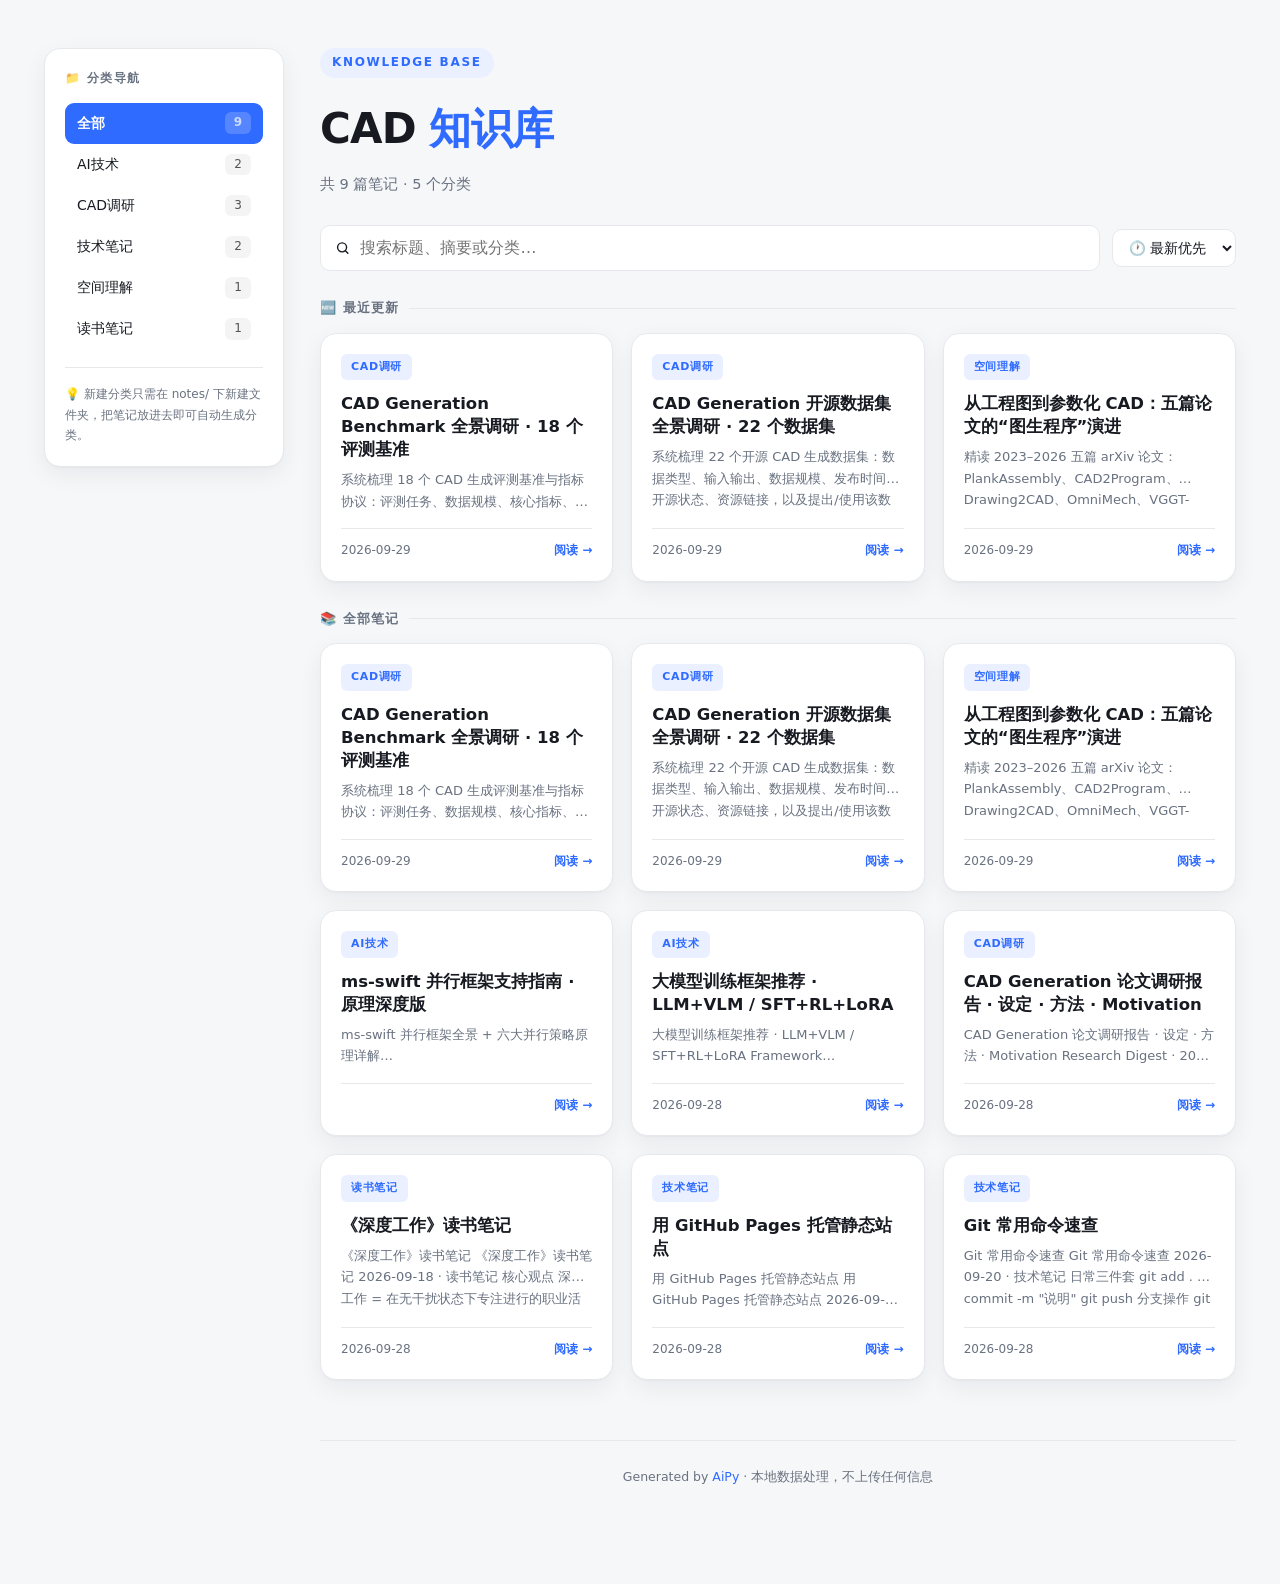
==== index.html @ c4611bff "docs: 主界面 DATA 数组追加「CAD Generation Benchmark 全景调研」" ====
<!DOCTYPE html>

<html lang="zh-CN">

<head>

<meta charset="UTF-8">

<meta name="viewport" content="width=device-width, initial-scale=1.0">

<title>CAD 知识库</title>

<style>

:root{

  --bg:#f6f7f9; --card:#ffffff; --ink:#171a21; --sub:#697280;

  --line:#e6e8ec; --accent:#2f6bff; --accent-soft:#eaf0ff;

  --shadow:0 1px 2px rgba(16,24,40,.04),0 8px 24px rgba(16,24,40,.06);

}

*{box-sizing:border-box;margin:0;padding:0}

body{font-family:"Noto Sans SC","PingFang SC","Microsoft YaHei",system-ui,sans-serif;

  background:var(--bg);color:var(--ink);line-height:1.65;-webkit-font-smoothing:antialiased}

.layout{max-width:1240px;margin:0 auto;padding:48px 24px 96px;

  display:grid;grid-template-columns:240px 1fr;gap:36px;align-items:start}

.sidebar{position:sticky;top:24px;background:var(--card);border:1px solid var(--line);

  border-radius:16px;padding:20px;box-shadow:var(--shadow)}

.side-title{font-size:12px;letter-spacing:.12em;text-transform:uppercase;color:var(--sub);

  font-weight:700;margin-bottom:14px}

.cat{display:flex;align-items:center;justify-content:space-between;width:100%;

  padding:9px 12px;border:0;background:transparent;border-radius:9px;cursor:pointer;

  font:inherit;font-size:14px;color:var(--ink);transition:background .15s;text-align:left}

.cat:hover{background:var(--accent-soft)}

.cat.on{background:var(--accent);color:#fff;font-weight:600}

.cat .n{font-size:12px;opacity:.75;background:rgba(0,0,0,.06);border-radius:6px;

  padding:1px 8px;min-width:26px;text-align:center}

.cat.on .n{background:rgba(255,255,255,.25)}

.side-tip{margin-top:18px;padding-top:16px;border-top:1px solid var(--line);

  font-size:12px;color:var(--sub);line-height:1.7}

header{margin-bottom:28px}

.eyebrow{display:inline-block;font-size:12px;letter-spacing:.14em;text-transform:uppercase;

  color:var(--accent);background:var(--accent-soft);padding:5px 12px;border-radius:999px;

  font-weight:600;margin-bottom:16px}

h1{font-size:clamp(28px,4vw,42px);letter-spacing:-.02em;font-weight:800}

h1 span{color:var(--accent)}

.sub{color:var(--sub);margin-top:10px;font-size:14.5px}

.toolbar{display:flex;gap:12px;flex-wrap:wrap;align-items:center;margin:26px 0 24px}

.search{flex:1;min-width:200px;display:flex;align-items:center;gap:10px;

  background:var(--card);border:1px solid var(--line);border-radius:10px;padding:9px 14px;

  transition:border-color .2s,box-shadow .2s}

.search:focus-within{border-color:var(--accent);box-shadow:0 0 0 3px var(--accent-soft)}

.search input{border:0;background:transparent;outline:none;font:inherit;width:100%}

select{border:1px solid var(--line);background:var(--card);border-radius:10px;

  padding:9px 12px;font:inherit;font-size:13.5px;color:var(--ink);cursor:pointer}

.section-title{font-size:13px;font-weight:700;color:var(--sub);letter-spacing:.08em;

  text-transform:uppercase;margin:26px 0 14px;display:flex;align-items:center;gap:10px}

.section-title::after{content:"";flex:1;height:1px;background:var(--line)}

.grid{display:grid;grid-template-columns:repeat(auto-fill,minmax(280px,1fr));gap:18px}

.card{display:flex;flex-direction:column;background:var(--card);border:1px solid var(--line);

  border-radius:16px;padding:20px;text-decoration:none;color:inherit;box-shadow:var(--shadow);

  transition:transform .22s cubic-bezier(.2,.8,.2,1),box-shadow .22s,border-color .22s;

  position:relative;overflow:hidden}

.card::before{content:"";position:absolute;inset:0 auto 0 0;width:3px;background:var(--accent);

  transform:scaleY(0);transform-origin:top;transition:transform .28s cubic-bezier(.2,.8,.2,1)}

.card:hover{transform:translateY(-4px);border-color:#d6ddf0;

  box-shadow:0 4px 8px rgba(16,24,40,.05),0 18px 40px rgba(16,24,40,.10)}

.card:hover::before{transform:scaleY(1)}

.tag{align-self:flex-start;font-size:11px;font-weight:700;letter-spacing:.06em;

  color:var(--accent);background:var(--accent-soft);padding:4px 10px;border-radius:6px;margin-bottom:12px}

.card h3{font-size:16.5px;font-weight:700;margin-bottom:8px;line-height:1.4}

.card p{font-size:13px;color:var(--sub);flex:1;display:-webkit-box;

  -webkit-line-clamp:2;-webkit-box-orient:vertical;overflow:hidden}

.meta{display:flex;justify-content:space-between;margin-top:16px;padding-top:12px;

  border-top:1px solid var(--line);font-size:12px;color:var(--sub)}

.arrow{color:var(--accent);font-weight:700;transition:transform .22s}

.card:hover .arrow{transform:translateX(4px)}

.empty{grid-column:1/-1;text-align:center;padding:70px 20px;color:var(--sub);

  background:var(--card);border:1px dashed var(--line);border-radius:16px}

footer{text-align:center;margin-top:60px;padding-top:26px;border-top:1px solid var(--line);

  color:var(--sub);font-size:12.5px;grid-column:1/-1}

footer a{color:var(--accent);text-decoration:none}

@media(max-width:860px){

  .layout{grid-template-columns:1fr}

  .sidebar{position:static;display:flex;flex-wrap:wrap;gap:8px}

  .side-title{display:none}

  .cat{width:auto;padding:7px 12px;border:1px solid var(--line);border-radius:999px}

  .cat.on{border-color:var(--accent)}

  .side-tip{display:none}

}

</style>

</head>

<body>

<div class="layout">

  <aside class="sidebar" id="sidebar">

    <div class="side-title">📁 分类导航</div>

    <div id="cats"></div>

    <div class="side-tip">💡 新建分类只需在 notes/ 下新建文件夹，把笔记放进去即可自动生成分类。</div>

  </aside>

  <main>

    <header>

      <div class="eyebrow">Knowledge Base</div>

      <h1>CAD <span>知识库</span></h1>

      <p class="sub" id="stat">加载中…</p>

    </header>

    <div class="toolbar">

      <label class="search">

        <svg width="16" height="16" viewBox="0 0 24 24" fill="none" stroke="currentColor" stroke-width="2.2" stroke-linecap="round">

          <circle cx="11" cy="11" r="7"/><path d="M20 20l-3.5-3.5"/>

        </svg>

        <input id="q" type="search" placeholder="搜索标题、摘要或分类…">

      </label>

      <select id="sort">

        <option value="new">🕐 最新优先</option>

        <option value="old">⏳ 最早优先</option>

        <option value="title">🔤 标题排序</option>

      </select>

    </div>

    <div id="recent-section">

      <div class="section-title">🆕 最近更新</div>

      <div class="grid" id="recent-grid"></div>

    </div>

    <div class="section-title">📚 全部笔记</div>

    <div class="grid" id="grid"></div>

    <footer>

      Generated by <a href="https://www.aipyaipy.com" target="_blank">AiPy</a> · 本地数据处理，不上传任何信息

    </footer>

  </main>

</div>

<script>


const DATA = [{"rel":"AI技术/ms-swift并行框架.html","title":"ms-swift 并行框架支持指南 · 原理深度版","summary":"ms-swift 并行框架全景 + 六大并行策略原理详解（DP/ZeRO/FSDP/TP/PP/SP·EP）：集合通信原语、显存与通信量分析、TP 权重切分示意图、5 个实战问答（ZeRO 是否加速、offload 时机、DP 分样本、选型速查）与 15+ 篇已核实原理讲解帖 · 2026-09-29","category":"AI技术","date":"2026-09-29","mtime":"","ts":1790589022.382214},{"rel":"AI技术/大模型训练框架推荐.html","title":"大模型训练框架推荐 · LLM+VLM / SFT+RL+LoRA","summary":"大模型训练框架推荐 · LLM+VLM / SFT+RL+LoRA Framework Recommendation · 2026-09-28 实测 大模型训练框架推荐 LLM + VLM · SFT + RL + LoRA 针对「同时支持…","category":"AI技术","mtime":"2026-09-28","ts":1790589022.382214},{"rel":"CAD调研/CAD_Generation_调研报告.html","title":"CAD Generation 论文调研报告 · 设定 · 方法 · Motivation","summary":"CAD Generation 论文调研报告 · 设定 · 方法 · Motivation Research Digest · 2026 CAD Generation 论文调研 设定 · 方法 · Motivation 计算机辅助设计（CAD…","category":"CAD调研","mtime":"2026-09-28","ts":1790574206.348633},{"rel":"空间理解/drawing-to-cad-survey.html","title":"从工程图到参数化 CAD：五篇论文的“图生程序”演进","summary":"精读 2023–2026 五篇 arXiv 论文：PlankAssembly、CAD2Program、Drawing2CAD、OmniMech、VGGT-CAD——从三视图线稿、栅格图纸、矢量四视图、随手拍视频到真实 SolidWorks 图纸，看“图生程序”的四年演进与评测差距","category":"空间理解","mtime":"2026-09-29","ts":1790656304},{"rel":"技术笔记/git-basics.html","title":"Git 常用命令速查","summary":"Git 常用命令速查 Git 常用命令速查 2026-09-20 · 技术笔记 日常三件套 git add . git commit -m \"说明\" git push 分支操作 git checkout -b feature/xxx # 新…","category":"技术笔记","mtime":"2026-09-28","ts":1790573937.8921409},{"rel":"技术笔记/github-pages.html","title":"用 GitHub Pages 托管静态站点","summary":"用 GitHub Pages 托管静态站点 用 GitHub Pages 托管静态站点 2026-09-25 · 技术笔记 三步上线 1. 新建仓库，命名为 用户名.github.io 2. 把 index.html 推到 main 分支 …","category":"技术笔记","mtime":"2026-09-28","ts":1790573937.8931184},{"rel":"读书笔记/deep-work.html","title":"《深度工作》读书笔记","summary":"《深度工作》读书笔记 《深度工作》读书笔记 2026-09-18 · 读书笔记 核心观点 深度工作 = 在无干扰状态下专注进行的职业活动，能把认知能力推向极限。这种努力能创造新价值、提升技能，且难以复制。 四种哲学 禁欲主义 ：彻底切断浮浅…","category":"读书笔记","mtime":"2026-09-28","ts":1790573937.894096},{"rel":"CAD调研/CAD_Generation_开源数据集调研.html","title":"CAD Generation 开源数据集全景调研 · 22 个数据集","summary":"系统梳理 22 个开源 CAD 生成数据集：数据类型、输入输出、数据规模、发布时间、开源状态、资源链接，以及提出/使用该数据集的代表性论文（附超链接）。覆盖 B-Rep、命令序列、代码 DSL、多模态、UI 交互视频等全部主流数据形态 · 2026-09-29","category":"CAD调研","date":"2026-09-29","mtime":"2026-09-29","ts":1790675568.826762},{"rel":"CAD调研/CAD_Generation_Benchmark调研.html","title":"CAD Generation Benchmark 全景调研 · 18 个评测基准","summary":"系统梳理 18 个 CAD 生成评测基准与指标协议：评测任务、数据规模、核心指标、发布时间、开源状态、资源链接，以及相关论文（附超链接）。覆盖命令序列、B-Rep、代码生成、多模态、工程图理解、UI 交互等形态，含 ECCV 2026 CAD Challenge、UniCAD、P3D-Bench、CADExpert 等 · 2026-09-29","category":"CAD调研","date":"2026-09-29","mtime":"2026-09-29","ts":1790676088.13979}];


const catsEl = document.getElementById('cats');

const grid = document.getElementById('grid');

const recentGrid = document.getElementById('recent-grid');

const recentSection = document.getElementById('recent-section');

const q = document.getElementById('q');

const sortSel = document.getElementById('sort');

let curCat = 'ALL';

const counts = {};

DATA.forEach(d => counts[d.category] = (counts[d.category] || 0) + 1);

const cats = ['ALL', ...Object.keys(counts).sort()];

function esc(s){

  return String(s).replace(/[&<>"']/g, m => ({'&':'&amp;','<':'&lt;','>':'&gt;','"':'&quot;',"'":'&#39;'}[m]));

}

function renderCats(){

  catsEl.innerHTML = '';

  catsEl.appendChild(catBtn('ALL', '全部', DATA.length));

  cats.slice(1).forEach(c => catsEl.appendChild(catBtn(c, c, counts[c])));

}

function catBtn(key, label, n){

  const b = document.createElement('button');

  b.className = 'cat' + (key === curCat ? ' on' : '');

  b.innerHTML = '<span>' + esc(label) + '</span><span class="n">' + n + '</span>';

  b.onclick = () => { curCat = key; renderCats(); render(); };

  return b;

}

function card(d){

  return '<a class="card" href="notes/' + encodeURI(d.rel) + '" target="_blank">' +

    '<span class="tag">' + esc(d.category) + '</span>' +

    '<h3>' + esc(d.title) + '</h3>' +

    '<p>' + (esc(d.summary) || '暂无摘要') + '</p>' +

    '<div class="meta"><span>' + esc(d.mtime) + '</span><span class="arrow">阅读 →</span></div></a>';

}

function render(){

  const kw = q.value.trim().toLowerCase();

  let list = DATA.filter(d => {

    const okCat = curCat === 'ALL' || d.category === curCat;

    const okKw = !kw || (d.title + d.summary + d.category).toLowerCase().includes(kw);

    return okCat && okKw;

  });

  const sort = sortSel.value;

  if (sort === 'new') list.sort((a,b) => b.ts - a.ts);

  else if (sort === 'old') list.sort((a,b) => a.ts - b.ts);

  else list.sort((a,b) => a.title.localeCompare(b.title, 'zh'));

  document.getElementById('stat').textContent =

    '共 ' + DATA.length + ' 篇笔记 · ' + Object.keys(counts).length + ' 个分类' +

    (list.length !== DATA.length ? ' · 筛选出 ' + list.length + ' 篇' : '');

  grid.innerHTML = list.length

    ? list.map(card).join('')

    : '<div class="empty">没有找到匹配的笔记 🔍</div>';

  if (curCat === 'ALL' && !kw){

    const recent = [...DATA].sort((a,b) => b.ts - a.ts).slice(0, 3);

    recentGrid.innerHTML = recent.map(card).join('');

    recentSection.style.display = '';

  } else {

    recentSection.style.display = 'none';

  }

}

renderCats();

q.addEventListener('input', render);

sortSel.addEventListener('change', render);

render();

</script>

</body>

</html>
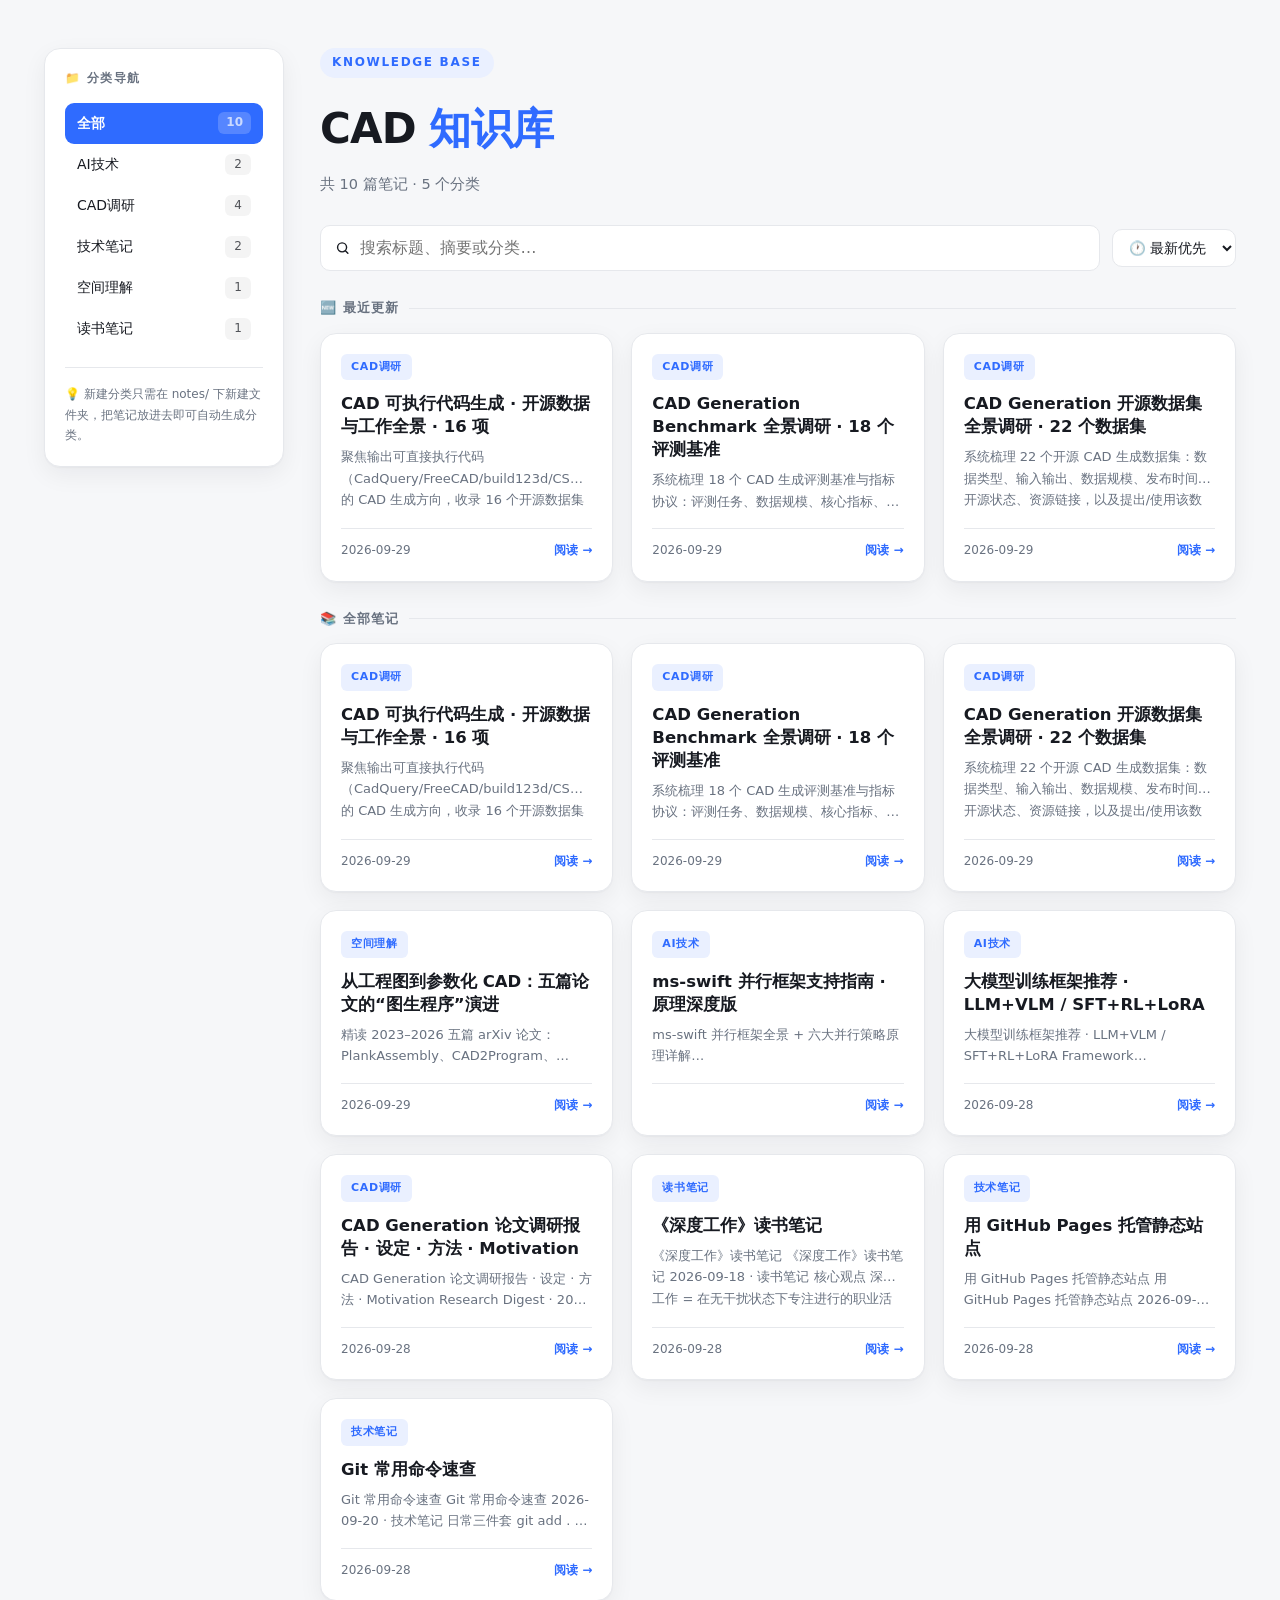
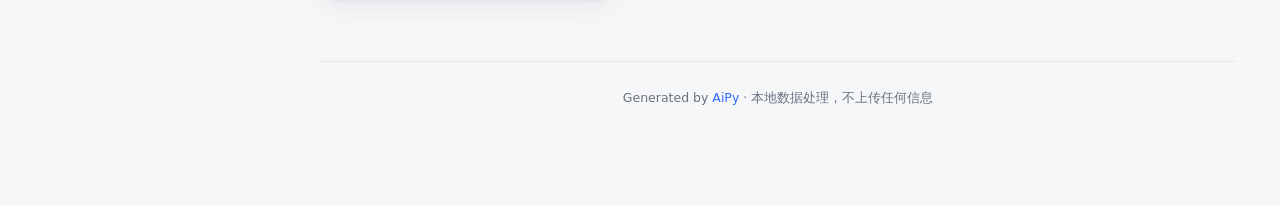
==== commit 0ebf26b3: "docs: 主界面 DATA 追加「CAD 可执行代码生成开源工作调研」" ====
--- a/index.html
+++ b/index.html
@@ -241,7 +241,7 @@
 <script>
 
 
-const DATA = [{"rel":"AI技术/ms-swift并行框架.html","title":"ms-swift 并行框架支持指南 · 原理深度版","summary":"ms-swift 并行框架全景 + 六大并行策略原理详解（DP/ZeRO/FSDP/TP/PP/SP·EP）：集合通信原语、显存与通信量分析、TP 权重切分示意图、5 个实战问答（ZeRO 是否加速、offload 时机、DP 分样本、选型速查）与 15+ 篇已核实原理讲解帖 · 2026-09-29","category":"AI技术","date":"2026-09-29","mtime":"","ts":1790589022.382214},{"rel":"AI技术/大模型训练框架推荐.html","title":"大模型训练框架推荐 · LLM+VLM / SFT+RL+LoRA","summary":"大模型训练框架推荐 · LLM+VLM / SFT+RL+LoRA Framework Recommendation · 2026-09-28 实测 大模型训练框架推荐 LLM + VLM · SFT + RL + LoRA 针对「同时支持…","category":"AI技术","mtime":"2026-09-28","ts":1790589022.382214},{"rel":"CAD调研/CAD_Generation_调研报告.html","title":"CAD Generation 论文调研报告 · 设定 · 方法 · Motivation","summary":"CAD Generation 论文调研报告 · 设定 · 方法 · Motivation Research Digest · 2026 CAD Generation 论文调研 设定 · 方法 · Motivation 计算机辅助设计（CAD…","category":"CAD调研","mtime":"2026-09-28","ts":1790574206.348633},{"rel":"空间理解/drawing-to-cad-survey.html","title":"从工程图到参数化 CAD：五篇论文的“图生程序”演进","summary":"精读 2023–2026 五篇 arXiv 论文：PlankAssembly、CAD2Program、Drawing2CAD、OmniMech、VGGT-CAD——从三视图线稿、栅格图纸、矢量四视图、随手拍视频到真实 SolidWorks 图纸，看“图生程序”的四年演进与评测差距","category":"空间理解","mtime":"2026-09-29","ts":1790656304},{"rel":"技术笔记/git-basics.html","title":"Git 常用命令速查","summary":"Git 常用命令速查 Git 常用命令速查 2026-09-20 · 技术笔记 日常三件套 git add . git commit -m \"说明\" git push 分支操作 git checkout -b feature/xxx # 新…","category":"技术笔记","mtime":"2026-09-28","ts":1790573937.8921409},{"rel":"技术笔记/github-pages.html","title":"用 GitHub Pages 托管静态站点","summary":"用 GitHub Pages 托管静态站点 用 GitHub Pages 托管静态站点 2026-09-25 · 技术笔记 三步上线 1. 新建仓库，命名为 用户名.github.io 2. 把 index.html 推到 main 分支 …","category":"技术笔记","mtime":"2026-09-28","ts":1790573937.8931184},{"rel":"读书笔记/deep-work.html","title":"《深度工作》读书笔记","summary":"《深度工作》读书笔记 《深度工作》读书笔记 2026-09-18 · 读书笔记 核心观点 深度工作 = 在无干扰状态下专注进行的职业活动，能把认知能力推向极限。这种努力能创造新价值、提升技能，且难以复制。 四种哲学 禁欲主义 ：彻底切断浮浅…","category":"读书笔记","mtime":"2026-09-28","ts":1790573937.894096},{"rel":"CAD调研/CAD_Generation_开源数据集调研.html","title":"CAD Generation 开源数据集全景调研 · 22 个数据集","summary":"系统梳理 22 个开源 CAD 生成数据集：数据类型、输入输出、数据规模、发布时间、开源状态、资源链接，以及提出/使用该数据集的代表性论文（附超链接）。覆盖 B-Rep、命令序列、代码 DSL、多模态、UI 交互视频等全部主流数据形态 · 2026-09-29","category":"CAD调研","date":"2026-09-29","mtime":"2026-09-29","ts":1790675568.826762},{"rel":"CAD调研/CAD_Generation_Benchmark调研.html","title":"CAD Generation Benchmark 全景调研 · 18 个评测基准","summary":"系统梳理 18 个 CAD 生成评测基准与指标协议：评测任务、数据规模、核心指标、发布时间、开源状态、资源链接，以及相关论文（附超链接）。覆盖命令序列、B-Rep、代码生成、多模态、工程图理解、UI 交互等形态，含 ECCV 2026 CAD Challenge、UniCAD、P3D-Bench、CADExpert 等 · 2026-09-29","category":"CAD调研","date":"2026-09-29","mtime":"2026-09-29","ts":1790676088.13979}];
+const DATA = [{"rel":"AI技术/ms-swift并行框架.html","title":"ms-swift 并行框架支持指南 · 原理深度版","summary":"ms-swift 并行框架全景 + 六大并行策略原理详解（DP/ZeRO/FSDP/TP/PP/SP·EP）：集合通信原语、显存与通信量分析、TP 权重切分示意图、5 个实战问答（ZeRO 是否加速、offload 时机、DP 分样本、选型速查）与 15+ 篇已核实原理讲解帖 · 2026-09-29","category":"AI技术","date":"2026-09-29","mtime":"","ts":1790589022.382214},{"rel":"AI技术/大模型训练框架推荐.html","title":"大模型训练框架推荐 · LLM+VLM / SFT+RL+LoRA","summary":"大模型训练框架推荐 · LLM+VLM / SFT+RL+LoRA Framework Recommendation · 2026-09-28 实测 大模型训练框架推荐 LLM + VLM · SFT + RL + LoRA 针对「同时支持…","category":"AI技术","mtime":"2026-09-28","ts":1790589022.382214},{"rel":"CAD调研/CAD_Generation_调研报告.html","title":"CAD Generation 论文调研报告 · 设定 · 方法 · Motivation","summary":"CAD Generation 论文调研报告 · 设定 · 方法 · Motivation Research Digest · 2026 CAD Generation 论文调研 设定 · 方法 · Motivation 计算机辅助设计（CAD…","category":"CAD调研","mtime":"2026-09-28","ts":1790574206.348633},{"rel":"空间理解/drawing-to-cad-survey.html","title":"从工程图到参数化 CAD：五篇论文的“图生程序”演进","summary":"精读 2023–2026 五篇 arXiv 论文：PlankAssembly、CAD2Program、Drawing2CAD、OmniMech、VGGT-CAD——从三视图线稿、栅格图纸、矢量四视图、随手拍视频到真实 SolidWorks 图纸，看“图生程序”的四年演进与评测差距","category":"空间理解","mtime":"2026-09-29","ts":1790656304},{"rel":"技术笔记/git-basics.html","title":"Git 常用命令速查","summary":"Git 常用命令速查 Git 常用命令速查 2026-09-20 · 技术笔记 日常三件套 git add . git commit -m \"说明\" git push 分支操作 git checkout -b feature/xxx # 新…","category":"技术笔记","mtime":"2026-09-28","ts":1790573937.8921409},{"rel":"技术笔记/github-pages.html","title":"用 GitHub Pages 托管静态站点","summary":"用 GitHub Pages 托管静态站点 用 GitHub Pages 托管静态站点 2026-09-25 · 技术笔记 三步上线 1. 新建仓库，命名为 用户名.github.io 2. 把 index.html 推到 main 分支 …","category":"技术笔记","mtime":"2026-09-28","ts":1790573937.8931184},{"rel":"读书笔记/deep-work.html","title":"《深度工作》读书笔记","summary":"《深度工作》读书笔记 《深度工作》读书笔记 2026-09-18 · 读书笔记 核心观点 深度工作 = 在无干扰状态下专注进行的职业活动，能把认知能力推向极限。这种努力能创造新价值、提升技能，且难以复制。 四种哲学 禁欲主义 ：彻底切断浮浅…","category":"读书笔记","mtime":"2026-09-28","ts":1790573937.894096},{"rel":"CAD调研/CAD_Generation_开源数据集调研.html","title":"CAD Generation 开源数据集全景调研 · 22 个数据集","summary":"系统梳理 22 个开源 CAD 生成数据集：数据类型、输入输出、数据规模、发布时间、开源状态、资源链接，以及提出/使用该数据集的代表性论文（附超链接）。覆盖 B-Rep、命令序列、代码 DSL、多模态、UI 交互视频等全部主流数据形态 · 2026-09-29","category":"CAD调研","date":"2026-09-29","mtime":"2026-09-29","ts":1790675568.826762},{"rel":"CAD调研/CAD_Generation_Benchmark调研.html","title":"CAD Generation Benchmark 全景调研 · 18 个评测基准","summary":"系统梳理 18 个 CAD 生成评测基准与指标协议：评测任务、数据规模、核心指标、发布时间、开源状态、资源链接，以及相关论文（附超链接）。覆盖命令序列、B-Rep、代码生成、多模态、工程图理解、UI 交互等形态，含 ECCV 2026 CAD Challenge、UniCAD、P3D-Bench、CADExpert 等 · 2026-09-29","category":"CAD调研","date":"2026-09-29","mtime":"2026-09-29","ts":1790676088.13979},{"rel":"CAD调研/CAD_可执行代码生成_开源工作调研.html","title":"CAD 可执行代码生成 · 开源数据与工作全景 · 16 项","summary":"聚焦输出可直接执行代码（CadQuery/FreeCAD/build123d/CSG/Blender）的 CAD 生成方向，收录 16 个开源数据集与工作：代码语言、任务、数据规模、开源状态、链接及相关论文（附超链接）。含 CAD-Recode、Zero-to-CAD、GenCAD-Code、CADExpert、text-to-cad 等，附执行反馈闭环机制分析 · 2026-09-29","category":"CAD调研","date":"2026-09-29","mtime":"2026-09-29","ts":1790676608.0771904}];
 
 
 const catsEl = document.getElementById('cats');
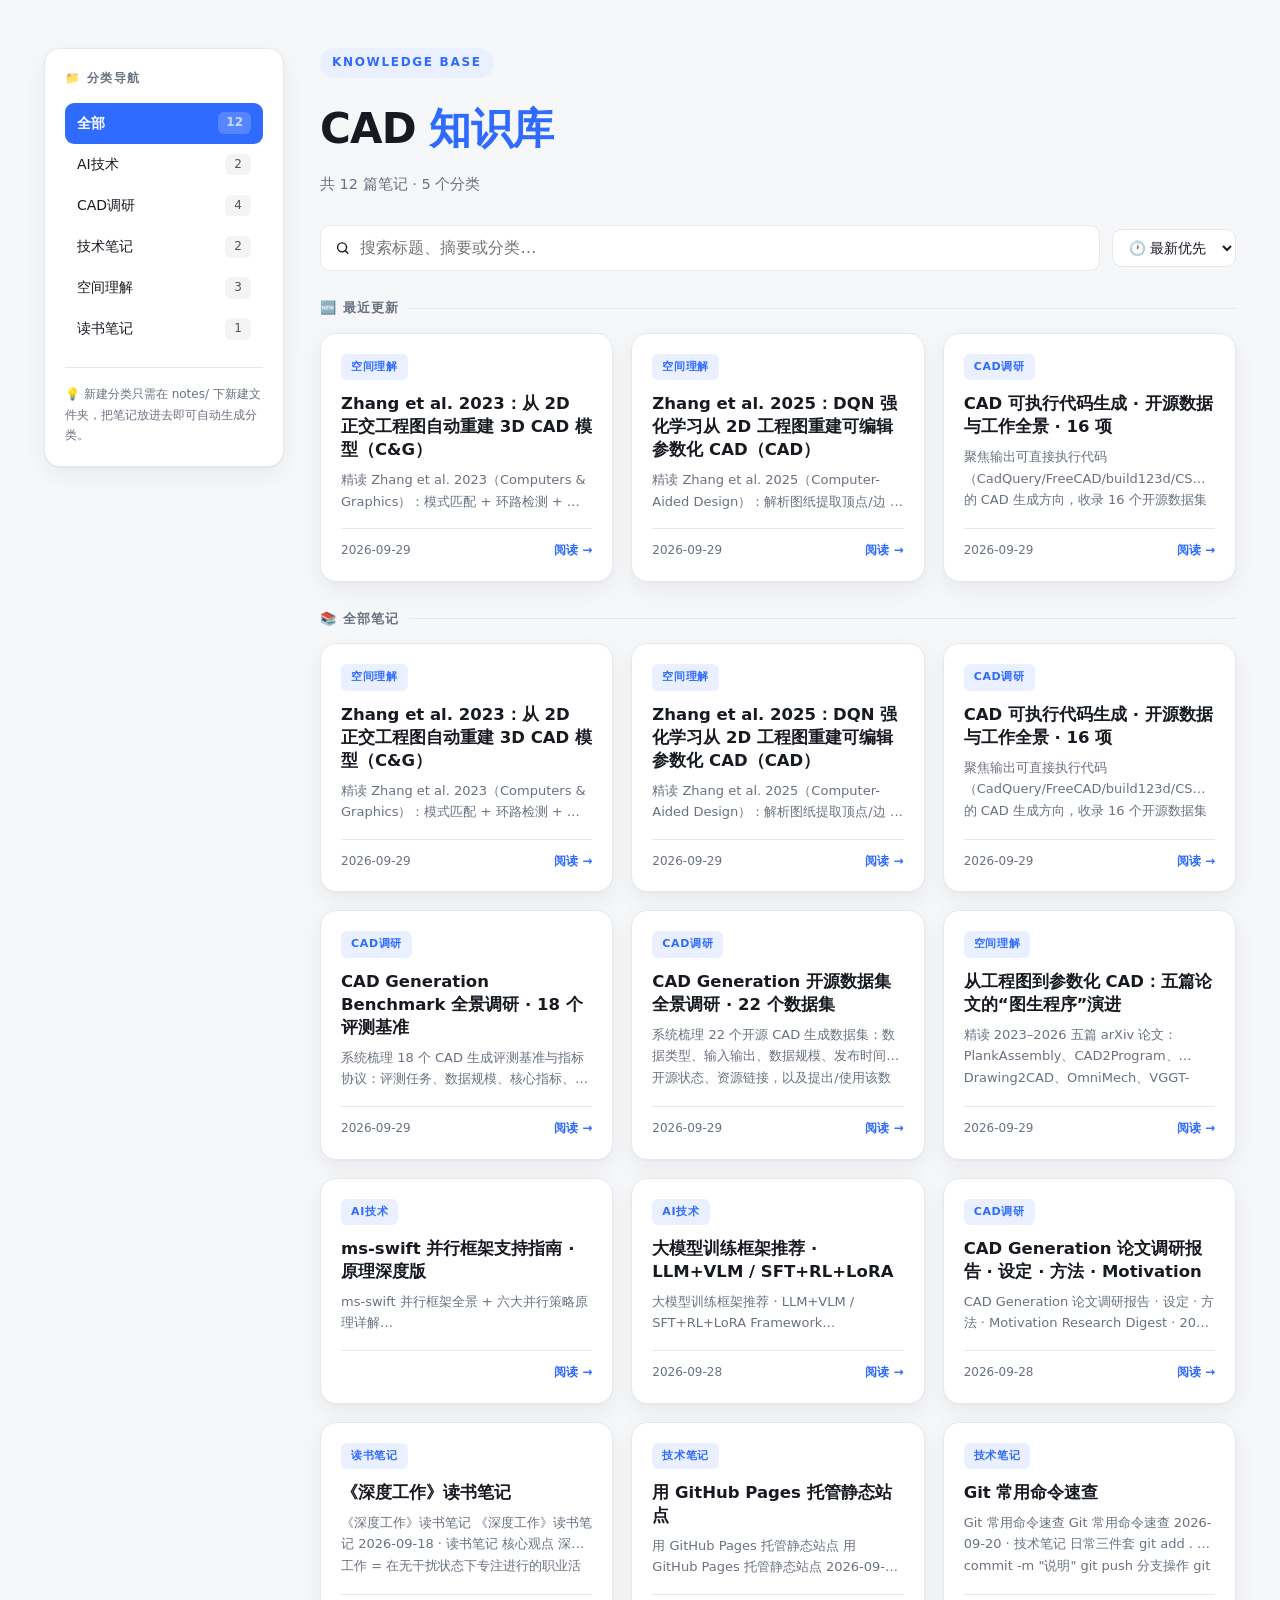
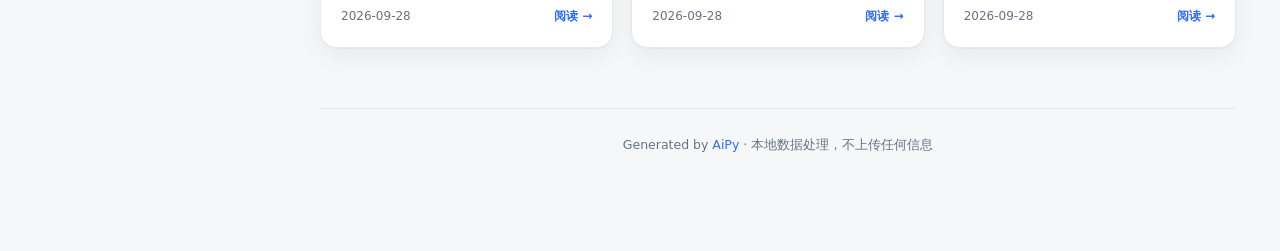
==== commit 9845ce4b: "index.html DATA 数组追加两条笔记记录（Zhang 2023/2025）" ====
--- a/index.html
+++ b/index.html
@@ -1,374 +1,374 @@
-<!DOCTYPE html>
-
-<html lang="zh-CN">
-
-<head>
-
-<meta charset="UTF-8">
-
-<meta name="viewport" content="width=device-width, initial-scale=1.0">
-
-<title>CAD 知识库</title>
-
-<style>
-
-:root{
-
-  --bg:#f6f7f9; --card:#ffffff; --ink:#171a21; --sub:#697280;
-
-  --line:#e6e8ec; --accent:#2f6bff; --accent-soft:#eaf0ff;
-
-  --shadow:0 1px 2px rgba(16,24,40,.04),0 8px 24px rgba(16,24,40,.06);
-
-}
-
-*{box-sizing:border-box;margin:0;padding:0}
-
-body{font-family:"Noto Sans SC","PingFang SC","Microsoft YaHei",system-ui,sans-serif;
-
-  background:var(--bg);color:var(--ink);line-height:1.65;-webkit-font-smoothing:antialiased}
-
-.layout{max-width:1240px;margin:0 auto;padding:48px 24px 96px;
-
-  display:grid;grid-template-columns:240px 1fr;gap:36px;align-items:start}
-
-.sidebar{position:sticky;top:24px;background:var(--card);border:1px solid var(--line);
-
-  border-radius:16px;padding:20px;box-shadow:var(--shadow)}
-
-.side-title{font-size:12px;letter-spacing:.12em;text-transform:uppercase;color:var(--sub);
-
-  font-weight:700;margin-bottom:14px}
-
-.cat{display:flex;align-items:center;justify-content:space-between;width:100%;
-
-  padding:9px 12px;border:0;background:transparent;border-radius:9px;cursor:pointer;
-
-  font:inherit;font-size:14px;color:var(--ink);transition:background .15s;text-align:left}
-
-.cat:hover{background:var(--accent-soft)}
-
-.cat.on{background:var(--accent);color:#fff;font-weight:600}
-
-.cat .n{font-size:12px;opacity:.75;background:rgba(0,0,0,.06);border-radius:6px;
-
-  padding:1px 8px;min-width:26px;text-align:center}
-
-.cat.on .n{background:rgba(255,255,255,.25)}
-
-.side-tip{margin-top:18px;padding-top:16px;border-top:1px solid var(--line);
-
-  font-size:12px;color:var(--sub);line-height:1.7}
-
-header{margin-bottom:28px}
-
-.eyebrow{display:inline-block;font-size:12px;letter-spacing:.14em;text-transform:uppercase;
-
-  color:var(--accent);background:var(--accent-soft);padding:5px 12px;border-radius:999px;
-
-  font-weight:600;margin-bottom:16px}
-
-h1{font-size:clamp(28px,4vw,42px);letter-spacing:-.02em;font-weight:800}
-
-h1 span{color:var(--accent)}
-
-.sub{color:var(--sub);margin-top:10px;font-size:14.5px}
-
-.toolbar{display:flex;gap:12px;flex-wrap:wrap;align-items:center;margin:26px 0 24px}
-
-.search{flex:1;min-width:200px;display:flex;align-items:center;gap:10px;
-
-  background:var(--card);border:1px solid var(--line);border-radius:10px;padding:9px 14px;
-
-  transition:border-color .2s,box-shadow .2s}
-
-.search:focus-within{border-color:var(--accent);box-shadow:0 0 0 3px var(--accent-soft)}
-
-.search input{border:0;background:transparent;outline:none;font:inherit;width:100%}
-
-select{border:1px solid var(--line);background:var(--card);border-radius:10px;
-
-  padding:9px 12px;font:inherit;font-size:13.5px;color:var(--ink);cursor:pointer}
-
-.section-title{font-size:13px;font-weight:700;color:var(--sub);letter-spacing:.08em;
-
-  text-transform:uppercase;margin:26px 0 14px;display:flex;align-items:center;gap:10px}
-
-.section-title::after{content:"";flex:1;height:1px;background:var(--line)}
-
-.grid{display:grid;grid-template-columns:repeat(auto-fill,minmax(280px,1fr));gap:18px}
-
-.card{display:flex;flex-direction:column;background:var(--card);border:1px solid var(--line);
-
-  border-radius:16px;padding:20px;text-decoration:none;color:inherit;box-shadow:var(--shadow);
-
-  transition:transform .22s cubic-bezier(.2,.8,.2,1),box-shadow .22s,border-color .22s;
-
-  position:relative;overflow:hidden}
-
-.card::before{content:"";position:absolute;inset:0 auto 0 0;width:3px;background:var(--accent);
-
-  transform:scaleY(0);transform-origin:top;transition:transform .28s cubic-bezier(.2,.8,.2,1)}
-
-.card:hover{transform:translateY(-4px);border-color:#d6ddf0;
-
-  box-shadow:0 4px 8px rgba(16,24,40,.05),0 18px 40px rgba(16,24,40,.10)}
-
-.card:hover::before{transform:scaleY(1)}
-
-.tag{align-self:flex-start;font-size:11px;font-weight:700;letter-spacing:.06em;
-
-  color:var(--accent);background:var(--accent-soft);padding:4px 10px;border-radius:6px;margin-bottom:12px}
-
-.card h3{font-size:16.5px;font-weight:700;margin-bottom:8px;line-height:1.4}
-
-.card p{font-size:13px;color:var(--sub);flex:1;display:-webkit-box;
-
-  -webkit-line-clamp:2;-webkit-box-orient:vertical;overflow:hidden}
-
-.meta{display:flex;justify-content:space-between;margin-top:16px;padding-top:12px;
-
-  border-top:1px solid var(--line);font-size:12px;color:var(--sub)}
-
-.arrow{color:var(--accent);font-weight:700;transition:transform .22s}
-
-.card:hover .arrow{transform:translateX(4px)}
-
-.empty{grid-column:1/-1;text-align:center;padding:70px 20px;color:var(--sub);
-
-  background:var(--card);border:1px dashed var(--line);border-radius:16px}
-
-footer{text-align:center;margin-top:60px;padding-top:26px;border-top:1px solid var(--line);
-
-  color:var(--sub);font-size:12.5px;grid-column:1/-1}
-
-footer a{color:var(--accent);text-decoration:none}
-
-@media(max-width:860px){
-
-  .layout{grid-template-columns:1fr}
-
-  .sidebar{position:static;display:flex;flex-wrap:wrap;gap:8px}
-
-  .side-title{display:none}
-
-  .cat{width:auto;padding:7px 12px;border:1px solid var(--line);border-radius:999px}
-
-  .cat.on{border-color:var(--accent)}
-
-  .side-tip{display:none}
-
-}
-
-</style>
-
-</head>
-
-<body>
-
-<div class="layout">
-
-  <aside class="sidebar" id="sidebar">
-
-    <div class="side-title">📁 分类导航</div>
-
-    <div id="cats"></div>
-
-    <div class="side-tip">💡 新建分类只需在 notes/ 下新建文件夹，把笔记放进去即可自动生成分类。</div>
-
-  </aside>
-
-  <main>
-
-    <header>
-
-      <div class="eyebrow">Knowledge Base</div>
-
-      <h1>CAD <span>知识库</span></h1>
-
-      <p class="sub" id="stat">加载中…</p>
-
-    </header>
-
-    <div class="toolbar">
-
-      <label class="search">
-
-        <svg width="16" height="16" viewBox="0 0 24 24" fill="none" stroke="currentColor" stroke-width="2.2" stroke-linecap="round">
-
-          <circle cx="11" cy="11" r="7"/><path d="M20 20l-3.5-3.5"/>
-
-        </svg>
-
-        <input id="q" type="search" placeholder="搜索标题、摘要或分类…">
-
-      </label>
-
-      <select id="sort">
-
-        <option value="new">🕐 最新优先</option>
-
-        <option value="old">⏳ 最早优先</option>
-
-        <option value="title">🔤 标题排序</option>
-
-      </select>
-
-    </div>
-
-    <div id="recent-section">
-
-      <div class="section-title">🆕 最近更新</div>
-
-      <div class="grid" id="recent-grid"></div>
-
-    </div>
-
-    <div class="section-title">📚 全部笔记</div>
-
-    <div class="grid" id="grid"></div>
-
-    <footer>
-
-      Generated by <a href="https://www.aipyaipy.com" target="_blank">AiPy</a> · 本地数据处理，不上传任何信息
-
-    </footer>
-
-  </main>
-
-</div>
-
-<script>
-
-
-const DATA = [{"rel":"AI技术/ms-swift并行框架.html","title":"ms-swift 并行框架支持指南 · 原理深度版","summary":"ms-swift 并行框架全景 + 六大并行策略原理详解（DP/ZeRO/FSDP/TP/PP/SP·EP）：集合通信原语、显存与通信量分析、TP 权重切分示意图、5 个实战问答（ZeRO 是否加速、offload 时机、DP 分样本、选型速查）与 15+ 篇已核实原理讲解帖 · 2026-09-29","category":"AI技术","date":"2026-09-29","mtime":"","ts":1790589022.382214},{"rel":"AI技术/大模型训练框架推荐.html","title":"大模型训练框架推荐 · LLM+VLM / SFT+RL+LoRA","summary":"大模型训练框架推荐 · LLM+VLM / SFT+RL+LoRA Framework Recommendation · 2026-09-28 实测 大模型训练框架推荐 LLM + VLM · SFT + RL + LoRA 针对「同时支持…","category":"AI技术","mtime":"2026-09-28","ts":1790589022.382214},{"rel":"CAD调研/CAD_Generation_调研报告.html","title":"CAD Generation 论文调研报告 · 设定 · 方法 · Motivation","summary":"CAD Generation 论文调研报告 · 设定 · 方法 · Motivation Research Digest · 2026 CAD Generation 论文调研 设定 · 方法 · Motivation 计算机辅助设计（CAD…","category":"CAD调研","mtime":"2026-09-28","ts":1790574206.348633},{"rel":"空间理解/drawing-to-cad-survey.html","title":"从工程图到参数化 CAD：五篇论文的“图生程序”演进","summary":"精读 2023–2026 五篇 arXiv 论文：PlankAssembly、CAD2Program、Drawing2CAD、OmniMech、VGGT-CAD——从三视图线稿、栅格图纸、矢量四视图、随手拍视频到真实 SolidWorks 图纸，看“图生程序”的四年演进与评测差距","category":"空间理解","mtime":"2026-09-29","ts":1790656304},{"rel":"技术笔记/git-basics.html","title":"Git 常用命令速查","summary":"Git 常用命令速查 Git 常用命令速查 2026-09-20 · 技术笔记 日常三件套 git add . git commit -m \"说明\" git push 分支操作 git checkout -b feature/xxx # 新…","category":"技术笔记","mtime":"2026-09-28","ts":1790573937.8921409},{"rel":"技术笔记/github-pages.html","title":"用 GitHub Pages 托管静态站点","summary":"用 GitHub Pages 托管静态站点 用 GitHub Pages 托管静态站点 2026-09-25 · 技术笔记 三步上线 1. 新建仓库，命名为 用户名.github.io 2. 把 index.html 推到 main 分支 …","category":"技术笔记","mtime":"2026-09-28","ts":1790573937.8931184},{"rel":"读书笔记/deep-work.html","title":"《深度工作》读书笔记","summary":"《深度工作》读书笔记 《深度工作》读书笔记 2026-09-18 · 读书笔记 核心观点 深度工作 = 在无干扰状态下专注进行的职业活动，能把认知能力推向极限。这种努力能创造新价值、提升技能，且难以复制。 四种哲学 禁欲主义 ：彻底切断浮浅…","category":"读书笔记","mtime":"2026-09-28","ts":1790573937.894096},{"rel":"CAD调研/CAD_Generation_开源数据集调研.html","title":"CAD Generation 开源数据集全景调研 · 22 个数据集","summary":"系统梳理 22 个开源 CAD 生成数据集：数据类型、输入输出、数据规模、发布时间、开源状态、资源链接，以及提出/使用该数据集的代表性论文（附超链接）。覆盖 B-Rep、命令序列、代码 DSL、多模态、UI 交互视频等全部主流数据形态 · 2026-09-29","category":"CAD调研","date":"2026-09-29","mtime":"2026-09-29","ts":1790675568.826762},{"rel":"CAD调研/CAD_Generation_Benchmark调研.html","title":"CAD Generation Benchmark 全景调研 · 18 个评测基准","summary":"系统梳理 18 个 CAD 生成评测基准与指标协议：评测任务、数据规模、核心指标、发布时间、开源状态、资源链接，以及相关论文（附超链接）。覆盖命令序列、B-Rep、代码生成、多模态、工程图理解、UI 交互等形态，含 ECCV 2026 CAD Challenge、UniCAD、P3D-Bench、CADExpert 等 · 2026-09-29","category":"CAD调研","date":"2026-09-29","mtime":"2026-09-29","ts":1790676088.13979},{"rel":"CAD调研/CAD_可执行代码生成_开源工作调研.html","title":"CAD 可执行代码生成 · 开源数据与工作全景 · 16 项","summary":"聚焦输出可直接执行代码（CadQuery/FreeCAD/build123d/CSG/Blender）的 CAD 生成方向，收录 16 个开源数据集与工作：代码语言、任务、数据规模、开源状态、链接及相关论文（附超链接）。含 CAD-Recode、Zero-to-CAD、GenCAD-Code、CADExpert、text-to-cad 等，附执行反馈闭环机制分析 · 2026-09-29","category":"CAD调研","date":"2026-09-29","mtime":"2026-09-29","ts":1790676608.0771904}];
-
-
-const catsEl = document.getElementById('cats');
-
-const grid = document.getElementById('grid');
-
-const recentGrid = document.getElementById('recent-grid');
-
-const recentSection = document.getElementById('recent-section');
-
-const q = document.getElementById('q');
-
-const sortSel = document.getElementById('sort');
-
-let curCat = 'ALL';
-
-const counts = {};
-
-DATA.forEach(d => counts[d.category] = (counts[d.category] || 0) + 1);
-
-const cats = ['ALL', ...Object.keys(counts).sort()];
-
-function esc(s){
-
-  return String(s).replace(/[&<>"']/g, m => ({'&':'&amp;','<':'&lt;','>':'&gt;','"':'&quot;',"'":'&#39;'}[m]));
-
-}
-
-function renderCats(){
-
-  catsEl.innerHTML = '';
-
-  catsEl.appendChild(catBtn('ALL', '全部', DATA.length));
-
-  cats.slice(1).forEach(c => catsEl.appendChild(catBtn(c, c, counts[c])));
-
-}
-
-function catBtn(key, label, n){
-
-  const b = document.createElement('button');
-
-  b.className = 'cat' + (key === curCat ? ' on' : '');
-
-  b.innerHTML = '<span>' + esc(label) + '</span><span class="n">' + n + '</span>';
-
-  b.onclick = () => { curCat = key; renderCats(); render(); };
-
-  return b;
-
-}
-
-function card(d){
-
-  return '<a class="card" href="notes/' + encodeURI(d.rel) + '" target="_blank">' +
-
-    '<span class="tag">' + esc(d.category) + '</span>' +
-
-    '<h3>' + esc(d.title) + '</h3>' +
-
-    '<p>' + (esc(d.summary) || '暂无摘要') + '</p>' +
-
-    '<div class="meta"><span>' + esc(d.mtime) + '</span><span class="arrow">阅读 →</span></div></a>';
-
-}
-
-function render(){
-
-  const kw = q.value.trim().toLowerCase();
-
-  let list = DATA.filter(d => {
-
-    const okCat = curCat === 'ALL' || d.category === curCat;
-
-    const okKw = !kw || (d.title + d.summary + d.category).toLowerCase().includes(kw);
-
-    return okCat && okKw;
-
-  });
-
-  const sort = sortSel.value;
-
-  if (sort === 'new') list.sort((a,b) => b.ts - a.ts);
-
-  else if (sort === 'old') list.sort((a,b) => a.ts - b.ts);
-
-  else list.sort((a,b) => a.title.localeCompare(b.title, 'zh'));
-
-  document.getElementById('stat').textContent =
-
-    '共 ' + DATA.length + ' 篇笔记 · ' + Object.keys(counts).length + ' 个分类' +
-
-    (list.length !== DATA.length ? ' · 筛选出 ' + list.length + ' 篇' : '');
-
-  grid.innerHTML = list.length
-
-    ? list.map(card).join('')
-
-    : '<div class="empty">没有找到匹配的笔记 🔍</div>';
-
-  if (curCat === 'ALL' && !kw){
-
-    const recent = [...DATA].sort((a,b) => b.ts - a.ts).slice(0, 3);
-
-    recentGrid.innerHTML = recent.map(card).join('');
-
-    recentSection.style.display = '';
-
-  } else {
-
-    recentSection.style.display = 'none';
-
-  }
-
-}
-
-renderCats();
-
-q.addEventListener('input', render);
-
-sortSel.addEventListener('change', render);
-
-render();
-
-</script>
-
-</body>
-
-</html>
-
+<!DOCTYPE html>
+
+<html lang="zh-CN">
+
+<head>
+
+<meta charset="UTF-8">
+
+<meta name="viewport" content="width=device-width, initial-scale=1.0">
+
+<title>CAD 知识库</title>
+
+<style>
+
+:root{
+
+  --bg:#f6f7f9; --card:#ffffff; --ink:#171a21; --sub:#697280;
+
+  --line:#e6e8ec; --accent:#2f6bff; --accent-soft:#eaf0ff;
+
+  --shadow:0 1px 2px rgba(16,24,40,.04),0 8px 24px rgba(16,24,40,.06);
+
+}
+
+*{box-sizing:border-box;margin:0;padding:0}
+
+body{font-family:"Noto Sans SC","PingFang SC","Microsoft YaHei",system-ui,sans-serif;
+
+  background:var(--bg);color:var(--ink);line-height:1.65;-webkit-font-smoothing:antialiased}
+
+.layout{max-width:1240px;margin:0 auto;padding:48px 24px 96px;
+
+  display:grid;grid-template-columns:240px 1fr;gap:36px;align-items:start}
+
+.sidebar{position:sticky;top:24px;background:var(--card);border:1px solid var(--line);
+
+  border-radius:16px;padding:20px;box-shadow:var(--shadow)}
+
+.side-title{font-size:12px;letter-spacing:.12em;text-transform:uppercase;color:var(--sub);
+
+  font-weight:700;margin-bottom:14px}
+
+.cat{display:flex;align-items:center;justify-content:space-between;width:100%;
+
+  padding:9px 12px;border:0;background:transparent;border-radius:9px;cursor:pointer;
+
+  font:inherit;font-size:14px;color:var(--ink);transition:background .15s;text-align:left}
+
+.cat:hover{background:var(--accent-soft)}
+
+.cat.on{background:var(--accent);color:#fff;font-weight:600}
+
+.cat .n{font-size:12px;opacity:.75;background:rgba(0,0,0,.06);border-radius:6px;
+
+  padding:1px 8px;min-width:26px;text-align:center}
+
+.cat.on .n{background:rgba(255,255,255,.25)}
+
+.side-tip{margin-top:18px;padding-top:16px;border-top:1px solid var(--line);
+
+  font-size:12px;color:var(--sub);line-height:1.7}
+
+header{margin-bottom:28px}
+
+.eyebrow{display:inline-block;font-size:12px;letter-spacing:.14em;text-transform:uppercase;
+
+  color:var(--accent);background:var(--accent-soft);padding:5px 12px;border-radius:999px;
+
+  font-weight:600;margin-bottom:16px}
+
+h1{font-size:clamp(28px,4vw,42px);letter-spacing:-.02em;font-weight:800}
+
+h1 span{color:var(--accent)}
+
+.sub{color:var(--sub);margin-top:10px;font-size:14.5px}
+
+.toolbar{display:flex;gap:12px;flex-wrap:wrap;align-items:center;margin:26px 0 24px}
+
+.search{flex:1;min-width:200px;display:flex;align-items:center;gap:10px;
+
+  background:var(--card);border:1px solid var(--line);border-radius:10px;padding:9px 14px;
+
+  transition:border-color .2s,box-shadow .2s}
+
+.search:focus-within{border-color:var(--accent);box-shadow:0 0 0 3px var(--accent-soft)}
+
+.search input{border:0;background:transparent;outline:none;font:inherit;width:100%}
+
+select{border:1px solid var(--line);background:var(--card);border-radius:10px;
+
+  padding:9px 12px;font:inherit;font-size:13.5px;color:var(--ink);cursor:pointer}
+
+.section-title{font-size:13px;font-weight:700;color:var(--sub);letter-spacing:.08em;
+
+  text-transform:uppercase;margin:26px 0 14px;display:flex;align-items:center;gap:10px}
+
+.section-title::after{content:"";flex:1;height:1px;background:var(--line)}
+
+.grid{display:grid;grid-template-columns:repeat(auto-fill,minmax(280px,1fr));gap:18px}
+
+.card{display:flex;flex-direction:column;background:var(--card);border:1px solid var(--line);
+
+  border-radius:16px;padding:20px;text-decoration:none;color:inherit;box-shadow:var(--shadow);
+
+  transition:transform .22s cubic-bezier(.2,.8,.2,1),box-shadow .22s,border-color .22s;
+
+  position:relative;overflow:hidden}
+
+.card::before{content:"";position:absolute;inset:0 auto 0 0;width:3px;background:var(--accent);
+
+  transform:scaleY(0);transform-origin:top;transition:transform .28s cubic-bezier(.2,.8,.2,1)}
+
+.card:hover{transform:translateY(-4px);border-color:#d6ddf0;
+
+  box-shadow:0 4px 8px rgba(16,24,40,.05),0 18px 40px rgba(16,24,40,.10)}
+
+.card:hover::before{transform:scaleY(1)}
+
+.tag{align-self:flex-start;font-size:11px;font-weight:700;letter-spacing:.06em;
+
+  color:var(--accent);background:var(--accent-soft);padding:4px 10px;border-radius:6px;margin-bottom:12px}
+
+.card h3{font-size:16.5px;font-weight:700;margin-bottom:8px;line-height:1.4}
+
+.card p{font-size:13px;color:var(--sub);flex:1;display:-webkit-box;
+
+  -webkit-line-clamp:2;-webkit-box-orient:vertical;overflow:hidden}
+
+.meta{display:flex;justify-content:space-between;margin-top:16px;padding-top:12px;
+
+  border-top:1px solid var(--line);font-size:12px;color:var(--sub)}
+
+.arrow{color:var(--accent);font-weight:700;transition:transform .22s}
+
+.card:hover .arrow{transform:translateX(4px)}
+
+.empty{grid-column:1/-1;text-align:center;padding:70px 20px;color:var(--sub);
+
+  background:var(--card);border:1px dashed var(--line);border-radius:16px}
+
+footer{text-align:center;margin-top:60px;padding-top:26px;border-top:1px solid var(--line);
+
+  color:var(--sub);font-size:12.5px;grid-column:1/-1}
+
+footer a{color:var(--accent);text-decoration:none}
+
+@media(max-width:860px){
+
+  .layout{grid-template-columns:1fr}
+
+  .sidebar{position:static;display:flex;flex-wrap:wrap;gap:8px}
+
+  .side-title{display:none}
+
+  .cat{width:auto;padding:7px 12px;border:1px solid var(--line);border-radius:999px}
+
+  .cat.on{border-color:var(--accent)}
+
+  .side-tip{display:none}
+
+}
+
+</style>
+
+</head>
+
+<body>
+
+<div class="layout">
+
+  <aside class="sidebar" id="sidebar">
+
+    <div class="side-title">📁 分类导航</div>
+
+    <div id="cats"></div>
+
+    <div class="side-tip">💡 新建分类只需在 notes/ 下新建文件夹，把笔记放进去即可自动生成分类。</div>
+
+  </aside>
+
+  <main>
+
+    <header>
+
+      <div class="eyebrow">Knowledge Base</div>
+
+      <h1>CAD <span>知识库</span></h1>
+
+      <p class="sub" id="stat">加载中…</p>
+
+    </header>
+
+    <div class="toolbar">
+
+      <label class="search">
+
+        <svg width="16" height="16" viewBox="0 0 24 24" fill="none" stroke="currentColor" stroke-width="2.2" stroke-linecap="round">
+
+          <circle cx="11" cy="11" r="7"/><path d="M20 20l-3.5-3.5"/>
+
+        </svg>
+
+        <input id="q" type="search" placeholder="搜索标题、摘要或分类…">
+
+      </label>
+
+      <select id="sort">
+
+        <option value="new">🕐 最新优先</option>
+
+        <option value="old">⏳ 最早优先</option>
+
+        <option value="title">🔤 标题排序</option>
+
+      </select>
+
+    </div>
+
+    <div id="recent-section">
+
+      <div class="section-title">🆕 最近更新</div>
+
+      <div class="grid" id="recent-grid"></div>
+
+    </div>
+
+    <div class="section-title">📚 全部笔记</div>
+
+    <div class="grid" id="grid"></div>
+
+    <footer>
+
+      Generated by <a href="https://www.aipyaipy.com" target="_blank">AiPy</a> · 本地数据处理，不上传任何信息
+
+    </footer>
+
+  </main>
+
+</div>
+
+<script>
+
+
+const DATA = [{"rel":"AI技术/ms-swift并行框架.html","title":"ms-swift 并行框架支持指南 · 原理深度版","summary":"ms-swift 并行框架全景 + 六大并行策略原理详解（DP/ZeRO/FSDP/TP/PP/SP·EP）：集合通信原语、显存与通信量分析、TP 权重切分示意图、5 个实战问答（ZeRO 是否加速、offload 时机、DP 分样本、选型速查）与 15+ 篇已核实原理讲解帖 · 2026-09-29","category":"AI技术","date":"2026-09-29","mtime":"","ts":1790589022.382214},{"rel":"AI技术/大模型训练框架推荐.html","title":"大模型训练框架推荐 · LLM+VLM / SFT+RL+LoRA","summary":"大模型训练框架推荐 · LLM+VLM / SFT+RL+LoRA Framework Recommendation · 2026-09-28 实测 大模型训练框架推荐 LLM + VLM · SFT + RL + LoRA 针对「同时支持…","category":"AI技术","mtime":"2026-09-28","ts":1790589022.382214},{"rel":"CAD调研/CAD_Generation_调研报告.html","title":"CAD Generation 论文调研报告 · 设定 · 方法 · Motivation","summary":"CAD Generation 论文调研报告 · 设定 · 方法 · Motivation Research Digest · 2026 CAD Generation 论文调研 设定 · 方法 · Motivation 计算机辅助设计（CAD…","category":"CAD调研","mtime":"2026-09-28","ts":1790574206.348633},{"rel":"空间理解/drawing-to-cad-survey.html","title":"从工程图到参数化 CAD：五篇论文的“图生程序”演进","summary":"精读 2023–2026 五篇 arXiv 论文：PlankAssembly、CAD2Program、Drawing2CAD、OmniMech、VGGT-CAD——从三视图线稿、栅格图纸、矢量四视图、随手拍视频到真实 SolidWorks 图纸，看“图生程序”的四年演进与评测差距","category":"空间理解","mtime":"2026-09-29","ts":1790656304},{"rel":"技术笔记/git-basics.html","title":"Git 常用命令速查","summary":"Git 常用命令速查 Git 常用命令速查 2026-09-20 · 技术笔记 日常三件套 git add . git commit -m \"说明\" git push 分支操作 git checkout -b feature/xxx # 新…","category":"技术笔记","mtime":"2026-09-28","ts":1790573937.8921409},{"rel":"技术笔记/github-pages.html","title":"用 GitHub Pages 托管静态站点","summary":"用 GitHub Pages 托管静态站点 用 GitHub Pages 托管静态站点 2026-09-25 · 技术笔记 三步上线 1. 新建仓库，命名为 用户名.github.io 2. 把 index.html 推到 main 分支 …","category":"技术笔记","mtime":"2026-09-28","ts":1790573937.8931184},{"rel":"读书笔记/deep-work.html","title":"《深度工作》读书笔记","summary":"《深度工作》读书笔记 《深度工作》读书笔记 2026-09-18 · 读书笔记 核心观点 深度工作 = 在无干扰状态下专注进行的职业活动，能把认知能力推向极限。这种努力能创造新价值、提升技能，且难以复制。 四种哲学 禁欲主义 ：彻底切断浮浅…","category":"读书笔记","mtime":"2026-09-28","ts":1790573937.894096},{"rel":"CAD调研/CAD_Generation_开源数据集调研.html","title":"CAD Generation 开源数据集全景调研 · 22 个数据集","summary":"系统梳理 22 个开源 CAD 生成数据集：数据类型、输入输出、数据规模、发布时间、开源状态、资源链接，以及提出/使用该数据集的代表性论文（附超链接）。覆盖 B-Rep、命令序列、代码 DSL、多模态、UI 交互视频等全部主流数据形态 · 2026-09-29","category":"CAD调研","date":"2026-09-29","mtime":"2026-09-29","ts":1790675568.826762},{"rel":"CAD调研/CAD_Generation_Benchmark调研.html","title":"CAD Generation Benchmark 全景调研 · 18 个评测基准","summary":"系统梳理 18 个 CAD 生成评测基准与指标协议：评测任务、数据规模、核心指标、发布时间、开源状态、资源链接，以及相关论文（附超链接）。覆盖命令序列、B-Rep、代码生成、多模态、工程图理解、UI 交互等形态，含 ECCV 2026 CAD Challenge、UniCAD、P3D-Bench、CADExpert 等 · 2026-09-29","category":"CAD调研","date":"2026-09-29","mtime":"2026-09-29","ts":1790676088.13979},{"rel":"CAD调研/CAD_可执行代码生成_开源工作调研.html","title":"CAD 可执行代码生成 · 开源数据与工作全景 · 16 项","summary":"聚焦输出可直接执行代码（CadQuery/FreeCAD/build123d/CSG/Blender）的 CAD 生成方向，收录 16 个开源数据集与工作：代码语言、任务、数据规模、开源状态、链接及相关论文（附超链接）。含 CAD-Recode、Zero-to-CAD、GenCAD-Code、CADExpert、text-to-cad 等，附执行反馈闭环机制分析 · 2026-09-29","category":"CAD调研","date":"2026-09-29","mtime":"2026-09-29","ts":1790676608.0771904},{"rel": "空间理解/zhang2023-drawing-to-3d.html", "title": "Zhang et al. 2023：从 2D 正交工程图自动重建 3D CAD 模型（C&G）", "summary": "精读 Zhang et al. 2023（Computers & Graphics）：模式匹配 + 环路检测 + 面聚类的两阶段几何算法，把多视图 2D 工程图重建为 watertight 3D CAD 模型，公开数据集 F-score 99.59%；被 visCAD 用作 Orthographic Reconstruction 切片来源 · 2026-09-29", "category": "空间理解", "mtime": "2026-09-29", "ts": 1790677731.8600416},{"rel": "空间理解/zhang2025-rl-drawing-to-parametric-cad.html", "title": "Zhang et al. 2025：DQN 强化学习从 2D 工程图重建可编辑参数化 CAD（CAD）", "summary": "精读 Zhang et al. 2025（Computer-Aided Design）：解析图纸提取顶点/边 → 环路路径表示 → DQN 智能体选择环路路径对序列，并行环境免外部 CAD 调用算奖励；1 秒内重建、模型完全可编辑、支持拉伸/旋转/扫掠；被 visCAD 用作 Orthographic Reconstruction 切片来源 · 2026-09-29", "category": "空间理解", "mtime": "2026-09-29", "ts": 1790677731.8600416}];
+
+
+const catsEl = document.getElementById('cats');
+
+const grid = document.getElementById('grid');
+
+const recentGrid = document.getElementById('recent-grid');
+
+const recentSection = document.getElementById('recent-section');
+
+const q = document.getElementById('q');
+
+const sortSel = document.getElementById('sort');
+
+let curCat = 'ALL';
+
+const counts = {};
+
+DATA.forEach(d => counts[d.category] = (counts[d.category] || 0) + 1);
+
+const cats = ['ALL', ...Object.keys(counts).sort()];
+
+function esc(s){
+
+  return String(s).replace(/[&<>"']/g, m => ({'&':'&amp;','<':'&lt;','>':'&gt;','"':'&quot;',"'":'&#39;'}[m]));
+
+}
+
+function renderCats(){
+
+  catsEl.innerHTML = '';
+
+  catsEl.appendChild(catBtn('ALL', '全部', DATA.length));
+
+  cats.slice(1).forEach(c => catsEl.appendChild(catBtn(c, c, counts[c])));
+
+}
+
+function catBtn(key, label, n){
+
+  const b = document.createElement('button');
+
+  b.className = 'cat' + (key === curCat ? ' on' : '');
+
+  b.innerHTML = '<span>' + esc(label) + '</span><span class="n">' + n + '</span>';
+
+  b.onclick = () => { curCat = key; renderCats(); render(); };
+
+  return b;
+
+}
+
+function card(d){
+
+  return '<a class="card" href="notes/' + encodeURI(d.rel) + '" target="_blank">' +
+
+    '<span class="tag">' + esc(d.category) + '</span>' +
+
+    '<h3>' + esc(d.title) + '</h3>' +
+
+    '<p>' + (esc(d.summary) || '暂无摘要') + '</p>' +
+
+    '<div class="meta"><span>' + esc(d.mtime) + '</span><span class="arrow">阅读 →</span></div></a>';
+
+}
+
+function render(){
+
+  const kw = q.value.trim().toLowerCase();
+
+  let list = DATA.filter(d => {
+
+    const okCat = curCat === 'ALL' || d.category === curCat;
+
+    const okKw = !kw || (d.title + d.summary + d.category).toLowerCase().includes(kw);
+
+    return okCat && okKw;
+
+  });
+
+  const sort = sortSel.value;
+
+  if (sort === 'new') list.sort((a,b) => b.ts - a.ts);
+
+  else if (sort === 'old') list.sort((a,b) => a.ts - b.ts);
+
+  else list.sort((a,b) => a.title.localeCompare(b.title, 'zh'));
+
+  document.getElementById('stat').textContent =
+
+    '共 ' + DATA.length + ' 篇笔记 · ' + Object.keys(counts).length + ' 个分类' +
+
+    (list.length !== DATA.length ? ' · 筛选出 ' + list.length + ' 篇' : '');
+
+  grid.innerHTML = list.length
+
+    ? list.map(card).join('')
+
+    : '<div class="empty">没有找到匹配的笔记 🔍</div>';
+
+  if (curCat === 'ALL' && !kw){
+
+    const recent = [...DATA].sort((a,b) => b.ts - a.ts).slice(0, 3);
+
+    recentGrid.innerHTML = recent.map(card).join('');
+
+    recentSection.style.display = '';
+
+  } else {
+
+    recentSection.style.display = 'none';
+
+  }
+
+}
+
+renderCats();
+
+q.addEventListener('input', render);
+
+sortSel.addEventListener('change', render);
+
+render();
+
+</script>
+
+</body>
+
+</html>
+
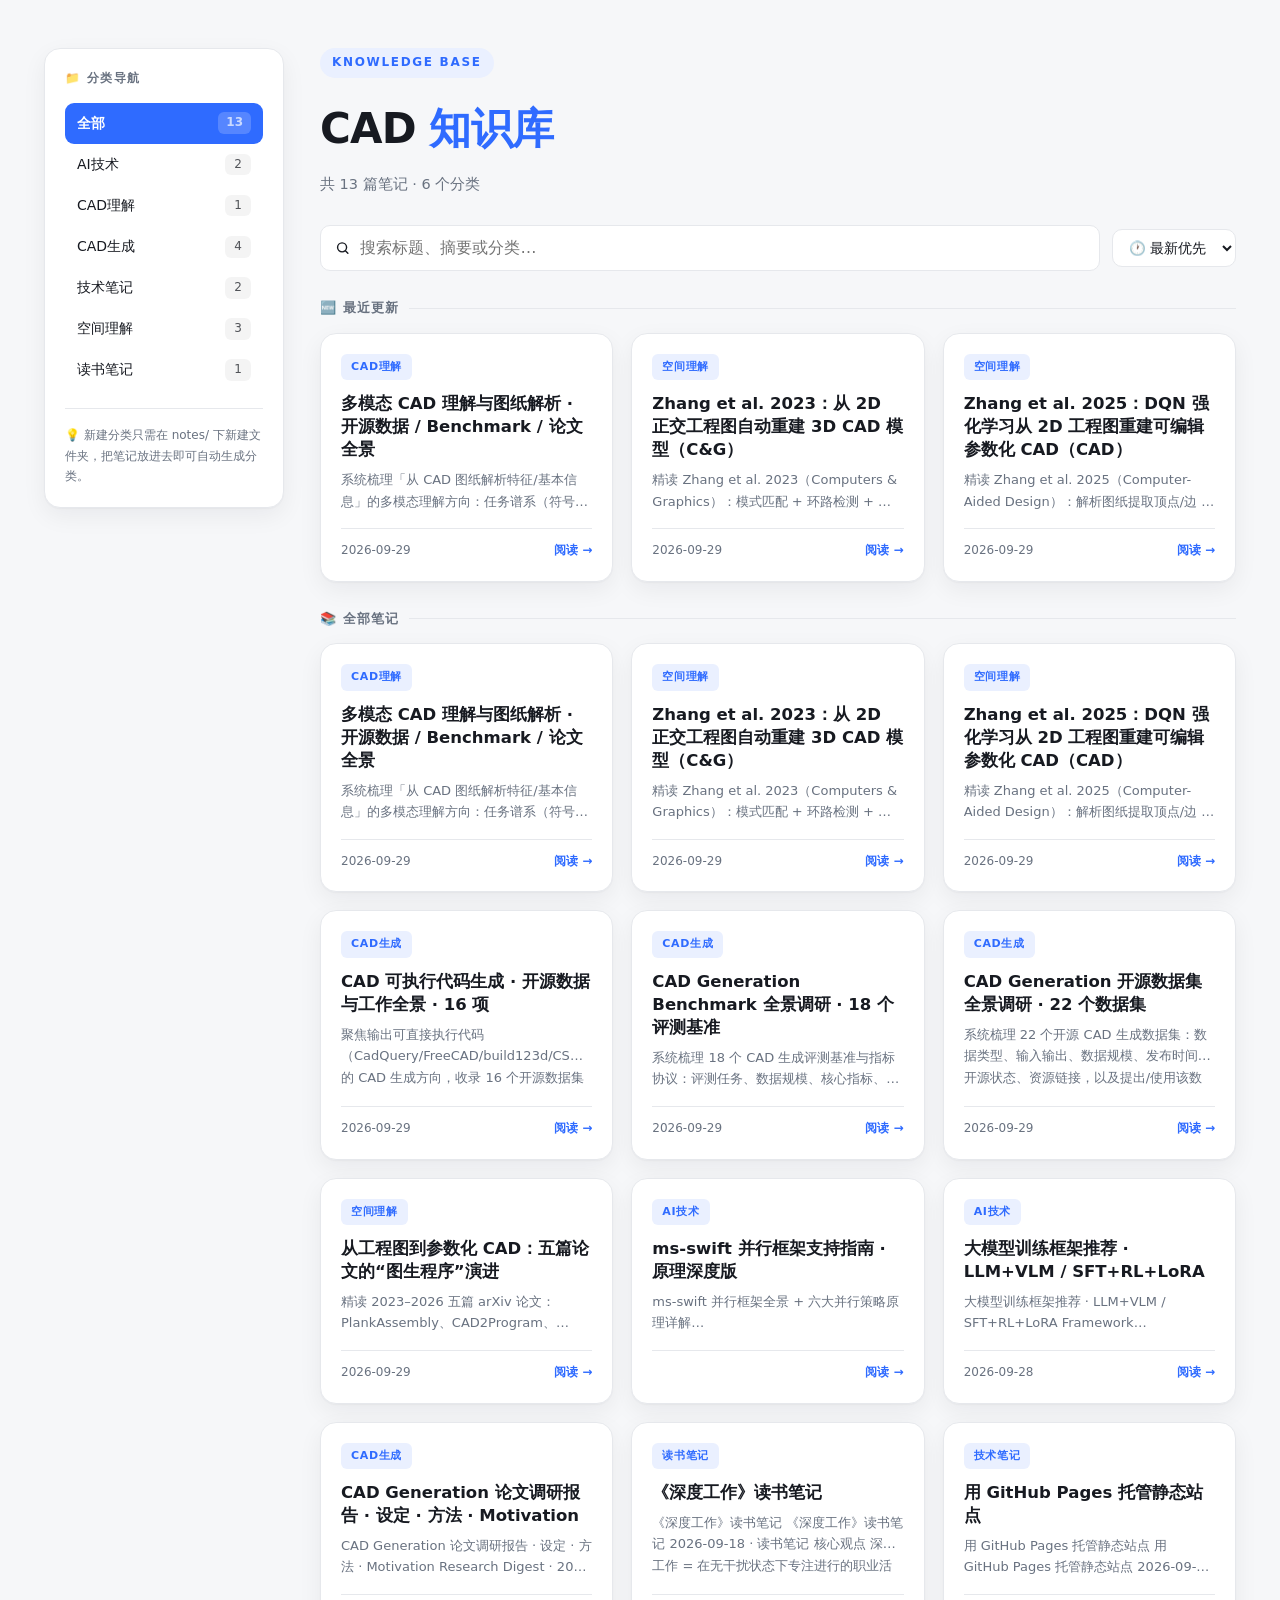
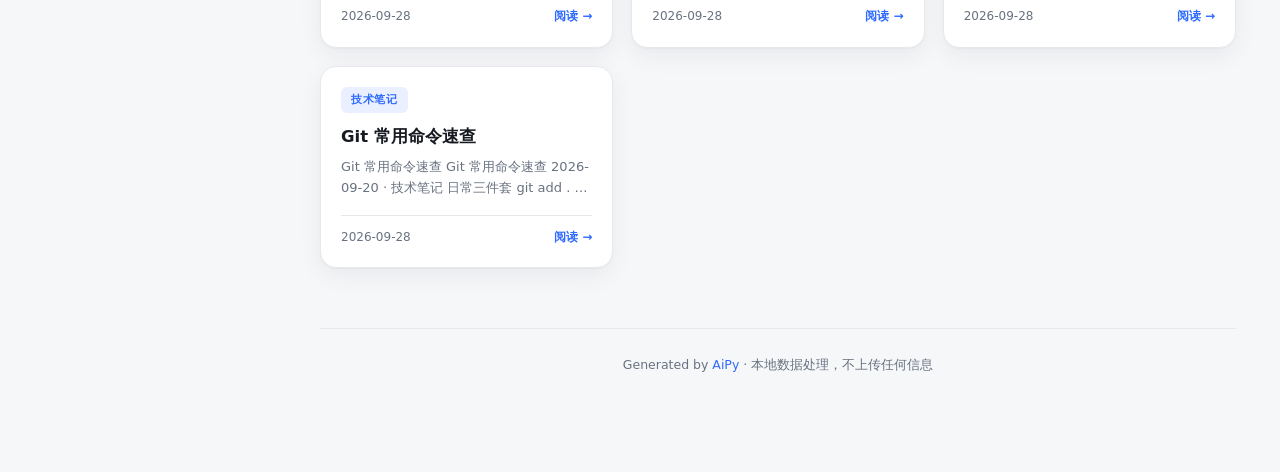
==== commit c83e0b87: "index.html：CAD调研分类改名CAD生成，新增CAD理解分类与survey记录" ====
--- a/index.html
+++ b/index.html
@@ -241,7 +241,7 @@
 <script>
 
 
-const DATA = [{"rel":"AI技术/ms-swift并行框架.html","title":"ms-swift 并行框架支持指南 · 原理深度版","summary":"ms-swift 并行框架全景 + 六大并行策略原理详解（DP/ZeRO/FSDP/TP/PP/SP·EP）：集合通信原语、显存与通信量分析、TP 权重切分示意图、5 个实战问答（ZeRO 是否加速、offload 时机、DP 分样本、选型速查）与 15+ 篇已核实原理讲解帖 · 2026-09-29","category":"AI技术","date":"2026-09-29","mtime":"","ts":1790589022.382214},{"rel":"AI技术/大模型训练框架推荐.html","title":"大模型训练框架推荐 · LLM+VLM / SFT+RL+LoRA","summary":"大模型训练框架推荐 · LLM+VLM / SFT+RL+LoRA Framework Recommendation · 2026-09-28 实测 大模型训练框架推荐 LLM + VLM · SFT + RL + LoRA 针对「同时支持…","category":"AI技术","mtime":"2026-09-28","ts":1790589022.382214},{"rel":"CAD调研/CAD_Generation_调研报告.html","title":"CAD Generation 论文调研报告 · 设定 · 方法 · Motivation","summary":"CAD Generation 论文调研报告 · 设定 · 方法 · Motivation Research Digest · 2026 CAD Generation 论文调研 设定 · 方法 · Motivation 计算机辅助设计（CAD…","category":"CAD调研","mtime":"2026-09-28","ts":1790574206.348633},{"rel":"空间理解/drawing-to-cad-survey.html","title":"从工程图到参数化 CAD：五篇论文的“图生程序”演进","summary":"精读 2023–2026 五篇 arXiv 论文：PlankAssembly、CAD2Program、Drawing2CAD、OmniMech、VGGT-CAD——从三视图线稿、栅格图纸、矢量四视图、随手拍视频到真实 SolidWorks 图纸，看“图生程序”的四年演进与评测差距","category":"空间理解","mtime":"2026-09-29","ts":1790656304},{"rel":"技术笔记/git-basics.html","title":"Git 常用命令速查","summary":"Git 常用命令速查 Git 常用命令速查 2026-09-20 · 技术笔记 日常三件套 git add . git commit -m \"说明\" git push 分支操作 git checkout -b feature/xxx # 新…","category":"技术笔记","mtime":"2026-09-28","ts":1790573937.8921409},{"rel":"技术笔记/github-pages.html","title":"用 GitHub Pages 托管静态站点","summary":"用 GitHub Pages 托管静态站点 用 GitHub Pages 托管静态站点 2026-09-25 · 技术笔记 三步上线 1. 新建仓库，命名为 用户名.github.io 2. 把 index.html 推到 main 分支 …","category":"技术笔记","mtime":"2026-09-28","ts":1790573937.8931184},{"rel":"读书笔记/deep-work.html","title":"《深度工作》读书笔记","summary":"《深度工作》读书笔记 《深度工作》读书笔记 2026-09-18 · 读书笔记 核心观点 深度工作 = 在无干扰状态下专注进行的职业活动，能把认知能力推向极限。这种努力能创造新价值、提升技能，且难以复制。 四种哲学 禁欲主义 ：彻底切断浮浅…","category":"读书笔记","mtime":"2026-09-28","ts":1790573937.894096},{"rel":"CAD调研/CAD_Generation_开源数据集调研.html","title":"CAD Generation 开源数据集全景调研 · 22 个数据集","summary":"系统梳理 22 个开源 CAD 生成数据集：数据类型、输入输出、数据规模、发布时间、开源状态、资源链接，以及提出/使用该数据集的代表性论文（附超链接）。覆盖 B-Rep、命令序列、代码 DSL、多模态、UI 交互视频等全部主流数据形态 · 2026-09-29","category":"CAD调研","date":"2026-09-29","mtime":"2026-09-29","ts":1790675568.826762},{"rel":"CAD调研/CAD_Generation_Benchmark调研.html","title":"CAD Generation Benchmark 全景调研 · 18 个评测基准","summary":"系统梳理 18 个 CAD 生成评测基准与指标协议：评测任务、数据规模、核心指标、发布时间、开源状态、资源链接，以及相关论文（附超链接）。覆盖命令序列、B-Rep、代码生成、多模态、工程图理解、UI 交互等形态，含 ECCV 2026 CAD Challenge、UniCAD、P3D-Bench、CADExpert 等 · 2026-09-29","category":"CAD调研","date":"2026-09-29","mtime":"2026-09-29","ts":1790676088.13979},{"rel":"CAD调研/CAD_可执行代码生成_开源工作调研.html","title":"CAD 可执行代码生成 · 开源数据与工作全景 · 16 项","summary":"聚焦输出可直接执行代码（CadQuery/FreeCAD/build123d/CSG/Blender）的 CAD 生成方向，收录 16 个开源数据集与工作：代码语言、任务、数据规模、开源状态、链接及相关论文（附超链接）。含 CAD-Recode、Zero-to-CAD、GenCAD-Code、CADExpert、text-to-cad 等，附执行反馈闭环机制分析 · 2026-09-29","category":"CAD调研","date":"2026-09-29","mtime":"2026-09-29","ts":1790676608.0771904},{"rel": "空间理解/zhang2023-drawing-to-3d.html", "title": "Zhang et al. 2023：从 2D 正交工程图自动重建 3D CAD 模型（C&G）", "summary": "精读 Zhang et al. 2023（Computers & Graphics）：模式匹配 + 环路检测 + 面聚类的两阶段几何算法，把多视图 2D 工程图重建为 watertight 3D CAD 模型，公开数据集 F-score 99.59%；被 visCAD 用作 Orthographic Reconstruction 切片来源 · 2026-09-29", "category": "空间理解", "mtime": "2026-09-29", "ts": 1790677731.8600416},{"rel": "空间理解/zhang2025-rl-drawing-to-parametric-cad.html", "title": "Zhang et al. 2025：DQN 强化学习从 2D 工程图重建可编辑参数化 CAD（CAD）", "summary": "精读 Zhang et al. 2025（Computer-Aided Design）：解析图纸提取顶点/边 → 环路路径表示 → DQN 智能体选择环路路径对序列，并行环境免外部 CAD 调用算奖励；1 秒内重建、模型完全可编辑、支持拉伸/旋转/扫掠；被 visCAD 用作 Orthographic Reconstruction 切片来源 · 2026-09-29", "category": "空间理解", "mtime": "2026-09-29", "ts": 1790677731.8600416}];
+const DATA = [{"rel": "AI技术/ms-swift并行框架.html", "title": "ms-swift 并行框架支持指南 · 原理深度版", "summary": "ms-swift 并行框架全景 + 六大并行策略原理详解（DP/ZeRO/FSDP/TP/PP/SP·EP）：集合通信原语、显存与通信量分析、TP 权重切分示意图、5 个实战问答（ZeRO 是否加速、offload 时机、DP 分样本、选型速查）与 15+ 篇已核实原理讲解帖 · 2026-09-29", "category": "AI技术", "date": "2026-09-29", "mtime": "", "ts": 1790589022.382214}, {"rel": "AI技术/大模型训练框架推荐.html", "title": "大模型训练框架推荐 · LLM+VLM / SFT+RL+LoRA", "summary": "大模型训练框架推荐 · LLM+VLM / SFT+RL+LoRA Framework Recommendation · 2026-09-28 实测 大模型训练框架推荐 LLM + VLM · SFT + RL + LoRA 针对「同时支持…", "category": "AI技术", "mtime": "2026-09-28", "ts": 1790589022.382214}, {"rel": "CAD生成/CAD_Generation_调研报告.html", "title": "CAD Generation 论文调研报告 · 设定 · 方法 · Motivation", "summary": "CAD Generation 论文调研报告 · 设定 · 方法 · Motivation Research Digest · 2026 CAD Generation 论文调研 设定 · 方法 · Motivation 计算机辅助设计（CAD…", "category": "CAD生成", "mtime": "2026-09-28", "ts": 1790574206.348633}, {"rel": "空间理解/drawing-to-cad-survey.html", "title": "从工程图到参数化 CAD：五篇论文的“图生程序”演进", "summary": "精读 2023–2026 五篇 arXiv 论文：PlankAssembly、CAD2Program、Drawing2CAD、OmniMech、VGGT-CAD——从三视图线稿、栅格图纸、矢量四视图、随手拍视频到真实 SolidWorks 图纸，看“图生程序”的四年演进与评测差距", "category": "空间理解", "mtime": "2026-09-29", "ts": 1790656304}, {"rel": "技术笔记/git-basics.html", "title": "Git 常用命令速查", "summary": "Git 常用命令速查 Git 常用命令速查 2026-09-20 · 技术笔记 日常三件套 git add . git commit -m \"说明\" git push 分支操作 git checkout -b feature/xxx # 新…", "category": "技术笔记", "mtime": "2026-09-28", "ts": 1790573937.8921409}, {"rel": "技术笔记/github-pages.html", "title": "用 GitHub Pages 托管静态站点", "summary": "用 GitHub Pages 托管静态站点 用 GitHub Pages 托管静态站点 2026-09-25 · 技术笔记 三步上线 1. 新建仓库，命名为 用户名.github.io 2. 把 index.html 推到 main 分支 …", "category": "技术笔记", "mtime": "2026-09-28", "ts": 1790573937.8931184}, {"rel": "读书笔记/deep-work.html", "title": "《深度工作》读书笔记", "summary": "《深度工作》读书笔记 《深度工作》读书笔记 2026-09-18 · 读书笔记 核心观点 深度工作 = 在无干扰状态下专注进行的职业活动，能把认知能力推向极限。这种努力能创造新价值、提升技能，且难以复制。 四种哲学 禁欲主义 ：彻底切断浮浅…", "category": "读书笔记", "mtime": "2026-09-28", "ts": 1790573937.894096}, {"rel": "CAD生成/CAD_Generation_开源数据集调研.html", "title": "CAD Generation 开源数据集全景调研 · 22 个数据集", "summary": "系统梳理 22 个开源 CAD 生成数据集：数据类型、输入输出、数据规模、发布时间、开源状态、资源链接，以及提出/使用该数据集的代表性论文（附超链接）。覆盖 B-Rep、命令序列、代码 DSL、多模态、UI 交互视频等全部主流数据形态 · 2026-09-29", "category": "CAD生成", "date": "2026-09-29", "mtime": "2026-09-29", "ts": 1790675568.826762}, {"rel": "CAD生成/CAD_Generation_Benchmark调研.html", "title": "CAD Generation Benchmark 全景调研 · 18 个评测基准", "summary": "系统梳理 18 个 CAD 生成评测基准与指标协议：评测任务、数据规模、核心指标、发布时间、开源状态、资源链接，以及相关论文（附超链接）。覆盖命令序列、B-Rep、代码生成、多模态、工程图理解、UI 交互等形态，含 ECCV 2026 CAD Challenge、UniCAD、P3D-Bench、CADExpert 等 · 2026-09-29", "category": "CAD生成", "date": "2026-09-29", "mtime": "2026-09-29", "ts": 1790676088.13979}, {"rel": "CAD生成/CAD_可执行代码生成_开源工作调研.html", "title": "CAD 可执行代码生成 · 开源数据与工作全景 · 16 项", "summary": "聚焦输出可直接执行代码（CadQuery/FreeCAD/build123d/CSG/Blender）的 CAD 生成方向，收录 16 个开源数据集与工作：代码语言、任务、数据规模、开源状态、链接及相关论文（附超链接）。含 CAD-Recode、Zero-to-CAD、GenCAD-Code、CADExpert、text-to-cad 等，附执行反馈闭环机制分析 · 2026-09-29", "category": "CAD生成", "date": "2026-09-29", "mtime": "2026-09-29", "ts": 1790676608.0771904}, {"rel": "空间理解/zhang2023-drawing-to-3d.html", "title": "Zhang et al. 2023：从 2D 正交工程图自动重建 3D CAD 模型（C&G）", "summary": "精读 Zhang et al. 2023（Computers & Graphics）：模式匹配 + 环路检测 + 面聚类的两阶段几何算法，把多视图 2D 工程图重建为 watertight 3D CAD 模型，公开数据集 F-score 99.59%；被 visCAD 用作 Orthographic Reconstruction 切片来源 · 2026-09-29", "category": "空间理解", "mtime": "2026-09-29", "ts": 1790677731.8600416}, {"rel": "空间理解/zhang2025-rl-drawing-to-parametric-cad.html", "title": "Zhang et al. 2025：DQN 强化学习从 2D 工程图重建可编辑参数化 CAD（CAD）", "summary": "精读 Zhang et al. 2025（Computer-Aided Design）：解析图纸提取顶点/边 → 环路路径表示 → DQN 智能体选择环路路径对序列，并行环境免外部 CAD 调用算奖励；1 秒内重建、模型完全可编辑、支持拉伸/旋转/扫掠；被 visCAD 用作 Orthographic Reconstruction 切片来源 · 2026-09-29", "category": "空间理解", "mtime": "2026-09-29", "ts": 1790677731.8600416}, {"rel": "CAD理解/CAD_理解_多模态图纸解析调研.html", "title": "多模态 CAD 理解与图纸解析 · 开源数据 / Benchmark / 论文全景", "summary": "系统梳理「从 CAD 图纸解析特征/基本信息」的多模态理解方向：任务谱系（符号检测→全景定位→参数化基元分析→结构化信息提取→三视图重建）、13 个开源数据集（FloorPlanCAD、LS-CAD、ParaCAD、SIED、CubiCasa5K 等）、评测指标（PQ/mAP/F1/IoU）与 20+ 篇代表论文（PanCADNet、CADTransformer、SymPoint、PHT-CAD、Drawing2CAD 等），并与 CAD 生成方向对照 · 2026-09-29", "category": "CAD理解", "date": "2026-09-29", "mtime": "2026-09-29", "ts": 1790678307.0306923}];
 
 
 const catsEl = document.getElementById('cats');
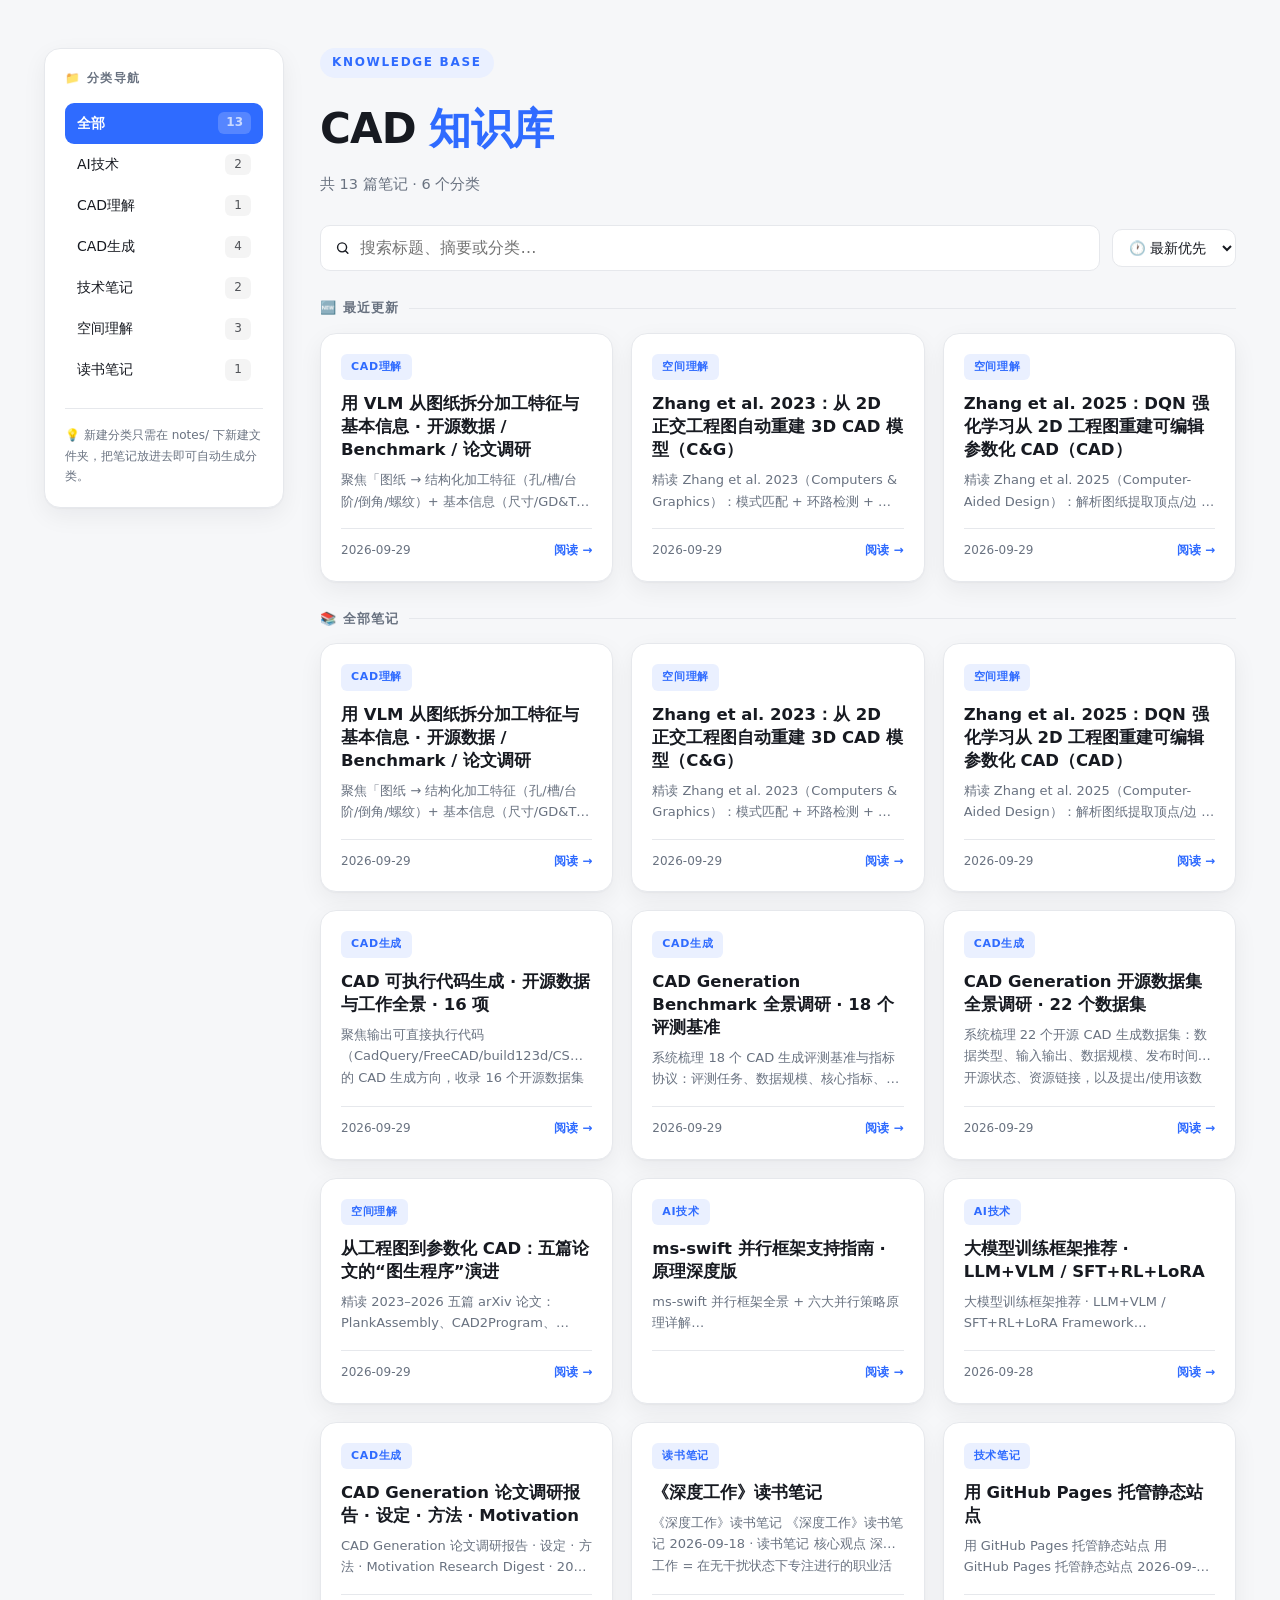
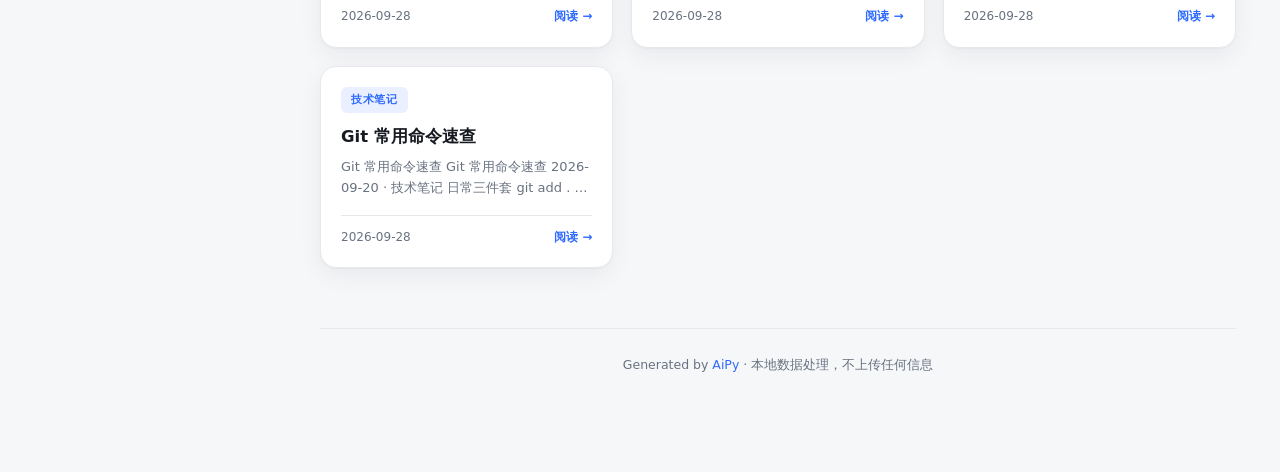
==== commit ecfeeecc: "index.html：CAD理解记录更新为VLM图纸特征解析调研" ====
--- a/index.html
+++ b/index.html
@@ -241,7 +241,7 @@
 <script>
 
 
-const DATA = [{"rel": "AI技术/ms-swift并行框架.html", "title": "ms-swift 并行框架支持指南 · 原理深度版", "summary": "ms-swift 并行框架全景 + 六大并行策略原理详解（DP/ZeRO/FSDP/TP/PP/SP·EP）：集合通信原语、显存与通信量分析、TP 权重切分示意图、5 个实战问答（ZeRO 是否加速、offload 时机、DP 分样本、选型速查）与 15+ 篇已核实原理讲解帖 · 2026-09-29", "category": "AI技术", "date": "2026-09-29", "mtime": "", "ts": 1790589022.382214}, {"rel": "AI技术/大模型训练框架推荐.html", "title": "大模型训练框架推荐 · LLM+VLM / SFT+RL+LoRA", "summary": "大模型训练框架推荐 · LLM+VLM / SFT+RL+LoRA Framework Recommendation · 2026-09-28 实测 大模型训练框架推荐 LLM + VLM · SFT + RL + LoRA 针对「同时支持…", "category": "AI技术", "mtime": "2026-09-28", "ts": 1790589022.382214}, {"rel": "CAD生成/CAD_Generation_调研报告.html", "title": "CAD Generation 论文调研报告 · 设定 · 方法 · Motivation", "summary": "CAD Generation 论文调研报告 · 设定 · 方法 · Motivation Research Digest · 2026 CAD Generation 论文调研 设定 · 方法 · Motivation 计算机辅助设计（CAD…", "category": "CAD生成", "mtime": "2026-09-28", "ts": 1790574206.348633}, {"rel": "空间理解/drawing-to-cad-survey.html", "title": "从工程图到参数化 CAD：五篇论文的“图生程序”演进", "summary": "精读 2023–2026 五篇 arXiv 论文：PlankAssembly、CAD2Program、Drawing2CAD、OmniMech、VGGT-CAD——从三视图线稿、栅格图纸、矢量四视图、随手拍视频到真实 SolidWorks 图纸，看“图生程序”的四年演进与评测差距", "category": "空间理解", "mtime": "2026-09-29", "ts": 1790656304}, {"rel": "技术笔记/git-basics.html", "title": "Git 常用命令速查", "summary": "Git 常用命令速查 Git 常用命令速查 2026-09-20 · 技术笔记 日常三件套 git add . git commit -m \"说明\" git push 分支操作 git checkout -b feature/xxx # 新…", "category": "技术笔记", "mtime": "2026-09-28", "ts": 1790573937.8921409}, {"rel": "技术笔记/github-pages.html", "title": "用 GitHub Pages 托管静态站点", "summary": "用 GitHub Pages 托管静态站点 用 GitHub Pages 托管静态站点 2026-09-25 · 技术笔记 三步上线 1. 新建仓库，命名为 用户名.github.io 2. 把 index.html 推到 main 分支 …", "category": "技术笔记", "mtime": "2026-09-28", "ts": 1790573937.8931184}, {"rel": "读书笔记/deep-work.html", "title": "《深度工作》读书笔记", "summary": "《深度工作》读书笔记 《深度工作》读书笔记 2026-09-18 · 读书笔记 核心观点 深度工作 = 在无干扰状态下专注进行的职业活动，能把认知能力推向极限。这种努力能创造新价值、提升技能，且难以复制。 四种哲学 禁欲主义 ：彻底切断浮浅…", "category": "读书笔记", "mtime": "2026-09-28", "ts": 1790573937.894096}, {"rel": "CAD生成/CAD_Generation_开源数据集调研.html", "title": "CAD Generation 开源数据集全景调研 · 22 个数据集", "summary": "系统梳理 22 个开源 CAD 生成数据集：数据类型、输入输出、数据规模、发布时间、开源状态、资源链接，以及提出/使用该数据集的代表性论文（附超链接）。覆盖 B-Rep、命令序列、代码 DSL、多模态、UI 交互视频等全部主流数据形态 · 2026-09-29", "category": "CAD生成", "date": "2026-09-29", "mtime": "2026-09-29", "ts": 1790675568.826762}, {"rel": "CAD生成/CAD_Generation_Benchmark调研.html", "title": "CAD Generation Benchmark 全景调研 · 18 个评测基准", "summary": "系统梳理 18 个 CAD 生成评测基准与指标协议：评测任务、数据规模、核心指标、发布时间、开源状态、资源链接，以及相关论文（附超链接）。覆盖命令序列、B-Rep、代码生成、多模态、工程图理解、UI 交互等形态，含 ECCV 2026 CAD Challenge、UniCAD、P3D-Bench、CADExpert 等 · 2026-09-29", "category": "CAD生成", "date": "2026-09-29", "mtime": "2026-09-29", "ts": 1790676088.13979}, {"rel": "CAD生成/CAD_可执行代码生成_开源工作调研.html", "title": "CAD 可执行代码生成 · 开源数据与工作全景 · 16 项", "summary": "聚焦输出可直接执行代码（CadQuery/FreeCAD/build123d/CSG/Blender）的 CAD 生成方向，收录 16 个开源数据集与工作：代码语言、任务、数据规模、开源状态、链接及相关论文（附超链接）。含 CAD-Recode、Zero-to-CAD、GenCAD-Code、CADExpert、text-to-cad 等，附执行反馈闭环机制分析 · 2026-09-29", "category": "CAD生成", "date": "2026-09-29", "mtime": "2026-09-29", "ts": 1790676608.0771904}, {"rel": "空间理解/zhang2023-drawing-to-3d.html", "title": "Zhang et al. 2023：从 2D 正交工程图自动重建 3D CAD 模型（C&G）", "summary": "精读 Zhang et al. 2023（Computers & Graphics）：模式匹配 + 环路检测 + 面聚类的两阶段几何算法，把多视图 2D 工程图重建为 watertight 3D CAD 模型，公开数据集 F-score 99.59%；被 visCAD 用作 Orthographic Reconstruction 切片来源 · 2026-09-29", "category": "空间理解", "mtime": "2026-09-29", "ts": 1790677731.8600416}, {"rel": "空间理解/zhang2025-rl-drawing-to-parametric-cad.html", "title": "Zhang et al. 2025：DQN 强化学习从 2D 工程图重建可编辑参数化 CAD（CAD）", "summary": "精读 Zhang et al. 2025（Computer-Aided Design）：解析图纸提取顶点/边 → 环路路径表示 → DQN 智能体选择环路路径对序列，并行环境免外部 CAD 调用算奖励；1 秒内重建、模型完全可编辑、支持拉伸/旋转/扫掠；被 visCAD 用作 Orthographic Reconstruction 切片来源 · 2026-09-29", "category": "空间理解", "mtime": "2026-09-29", "ts": 1790677731.8600416}, {"rel": "CAD理解/CAD_理解_多模态图纸解析调研.html", "title": "多模态 CAD 理解与图纸解析 · 开源数据 / Benchmark / 论文全景", "summary": "系统梳理「从 CAD 图纸解析特征/基本信息」的多模态理解方向：任务谱系（符号检测→全景定位→参数化基元分析→结构化信息提取→三视图重建）、13 个开源数据集（FloorPlanCAD、LS-CAD、ParaCAD、SIED、CubiCasa5K 等）、评测指标（PQ/mAP/F1/IoU）与 20+ 篇代表论文（PanCADNet、CADTransformer、SymPoint、PHT-CAD、Drawing2CAD 等），并与 CAD 生成方向对照 · 2026-09-29", "category": "CAD理解", "date": "2026-09-29", "mtime": "2026-09-29", "ts": 1790678307.0306923}];
+const DATA = [{"rel": "AI技术/ms-swift并行框架.html", "title": "ms-swift 并行框架支持指南 · 原理深度版", "summary": "ms-swift 并行框架全景 + 六大并行策略原理详解（DP/ZeRO/FSDP/TP/PP/SP·EP）：集合通信原语、显存与通信量分析、TP 权重切分示意图、5 个实战问答（ZeRO 是否加速、offload 时机、DP 分样本、选型速查）与 15+ 篇已核实原理讲解帖 · 2026-09-29", "category": "AI技术", "date": "2026-09-29", "mtime": "", "ts": 1790589022.382214}, {"rel": "AI技术/大模型训练框架推荐.html", "title": "大模型训练框架推荐 · LLM+VLM / SFT+RL+LoRA", "summary": "大模型训练框架推荐 · LLM+VLM / SFT+RL+LoRA Framework Recommendation · 2026-09-28 实测 大模型训练框架推荐 LLM + VLM · SFT + RL + LoRA 针对「同时支持…", "category": "AI技术", "mtime": "2026-09-28", "ts": 1790589022.382214}, {"rel": "CAD生成/CAD_Generation_调研报告.html", "title": "CAD Generation 论文调研报告 · 设定 · 方法 · Motivation", "summary": "CAD Generation 论文调研报告 · 设定 · 方法 · Motivation Research Digest · 2026 CAD Generation 论文调研 设定 · 方法 · Motivation 计算机辅助设计（CAD…", "category": "CAD生成", "mtime": "2026-09-28", "ts": 1790574206.348633}, {"rel": "空间理解/drawing-to-cad-survey.html", "title": "从工程图到参数化 CAD：五篇论文的“图生程序”演进", "summary": "精读 2023–2026 五篇 arXiv 论文：PlankAssembly、CAD2Program、Drawing2CAD、OmniMech、VGGT-CAD——从三视图线稿、栅格图纸、矢量四视图、随手拍视频到真实 SolidWorks 图纸，看“图生程序”的四年演进与评测差距", "category": "空间理解", "mtime": "2026-09-29", "ts": 1790656304}, {"rel": "技术笔记/git-basics.html", "title": "Git 常用命令速查", "summary": "Git 常用命令速查 Git 常用命令速查 2026-09-20 · 技术笔记 日常三件套 git add . git commit -m \"说明\" git push 分支操作 git checkout -b feature/xxx # 新…", "category": "技术笔记", "mtime": "2026-09-28", "ts": 1790573937.8921409}, {"rel": "技术笔记/github-pages.html", "title": "用 GitHub Pages 托管静态站点", "summary": "用 GitHub Pages 托管静态站点 用 GitHub Pages 托管静态站点 2026-09-25 · 技术笔记 三步上线 1. 新建仓库，命名为 用户名.github.io 2. 把 index.html 推到 main 分支 …", "category": "技术笔记", "mtime": "2026-09-28", "ts": 1790573937.8931184}, {"rel": "读书笔记/deep-work.html", "title": "《深度工作》读书笔记", "summary": "《深度工作》读书笔记 《深度工作》读书笔记 2026-09-18 · 读书笔记 核心观点 深度工作 = 在无干扰状态下专注进行的职业活动，能把认知能力推向极限。这种努力能创造新价值、提升技能，且难以复制。 四种哲学 禁欲主义 ：彻底切断浮浅…", "category": "读书笔记", "mtime": "2026-09-28", "ts": 1790573937.894096}, {"rel": "CAD生成/CAD_Generation_开源数据集调研.html", "title": "CAD Generation 开源数据集全景调研 · 22 个数据集", "summary": "系统梳理 22 个开源 CAD 生成数据集：数据类型、输入输出、数据规模、发布时间、开源状态、资源链接，以及提出/使用该数据集的代表性论文（附超链接）。覆盖 B-Rep、命令序列、代码 DSL、多模态、UI 交互视频等全部主流数据形态 · 2026-09-29", "category": "CAD生成", "date": "2026-09-29", "mtime": "2026-09-29", "ts": 1790675568.826762}, {"rel": "CAD生成/CAD_Generation_Benchmark调研.html", "title": "CAD Generation Benchmark 全景调研 · 18 个评测基准", "summary": "系统梳理 18 个 CAD 生成评测基准与指标协议：评测任务、数据规模、核心指标、发布时间、开源状态、资源链接，以及相关论文（附超链接）。覆盖命令序列、B-Rep、代码生成、多模态、工程图理解、UI 交互等形态，含 ECCV 2026 CAD Challenge、UniCAD、P3D-Bench、CADExpert 等 · 2026-09-29", "category": "CAD生成", "date": "2026-09-29", "mtime": "2026-09-29", "ts": 1790676088.13979}, {"rel": "CAD生成/CAD_可执行代码生成_开源工作调研.html", "title": "CAD 可执行代码生成 · 开源数据与工作全景 · 16 项", "summary": "聚焦输出可直接执行代码（CadQuery/FreeCAD/build123d/CSG/Blender）的 CAD 生成方向，收录 16 个开源数据集与工作：代码语言、任务、数据规模、开源状态、链接及相关论文（附超链接）。含 CAD-Recode、Zero-to-CAD、GenCAD-Code、CADExpert、text-to-cad 等，附执行反馈闭环机制分析 · 2026-09-29", "category": "CAD生成", "date": "2026-09-29", "mtime": "2026-09-29", "ts": 1790676608.0771904}, {"rel": "空间理解/zhang2023-drawing-to-3d.html", "title": "Zhang et al. 2023：从 2D 正交工程图自动重建 3D CAD 模型（C&G）", "summary": "精读 Zhang et al. 2023（Computers & Graphics）：模式匹配 + 环路检测 + 面聚类的两阶段几何算法，把多视图 2D 工程图重建为 watertight 3D CAD 模型，公开数据集 F-score 99.59%；被 visCAD 用作 Orthographic Reconstruction 切片来源 · 2026-09-29", "category": "空间理解", "mtime": "2026-09-29", "ts": 1790677731.8600416}, {"rel": "空间理解/zhang2025-rl-drawing-to-parametric-cad.html", "title": "Zhang et al. 2025：DQN 强化学习从 2D 工程图重建可编辑参数化 CAD（CAD）", "summary": "精读 Zhang et al. 2025（Computer-Aided Design）：解析图纸提取顶点/边 → 环路路径表示 → DQN 智能体选择环路路径对序列，并行环境免外部 CAD 调用算奖励；1 秒内重建、模型完全可编辑、支持拉伸/旋转/扫掠；被 visCAD 用作 Orthographic Reconstruction 切片来源 · 2026-09-29", "category": "空间理解", "mtime": "2026-09-29", "ts": 1790677731.8600416}, {"rel": "CAD理解/CAD_理解_VLM图纸特征解析调研.html", "title": "用 VLM 从图纸拆分加工特征与基本信息 · 开源数据 / Benchmark / 论文调研", "summary": "聚焦「图纸 → 结构化加工特征（孔/槽/台阶/倒角/螺纹）+ 基本信息（尺寸/GD&T/材料/粗糙度/标题栏）」的多模态理解任务：输出 Schema 设计、数据集（MFCAD、MechVQA、BlueprintSymVL、DRAGON、A*STAR 九类标注集等）、分层评测指标、代表论文（From Drawings to Decisions、Drawing-Recode、Image2Feature 等）与 VLM 真实能力边界（数值强/文本弱/符号弱），含失败模式与落地建议 · 2026-09-29", "category": "CAD理解", "date": "2026-09-29", "mtime": "2026-09-29", "ts": 1790684634.6024258}];
 
 
 const catsEl = document.getElementById('cats');
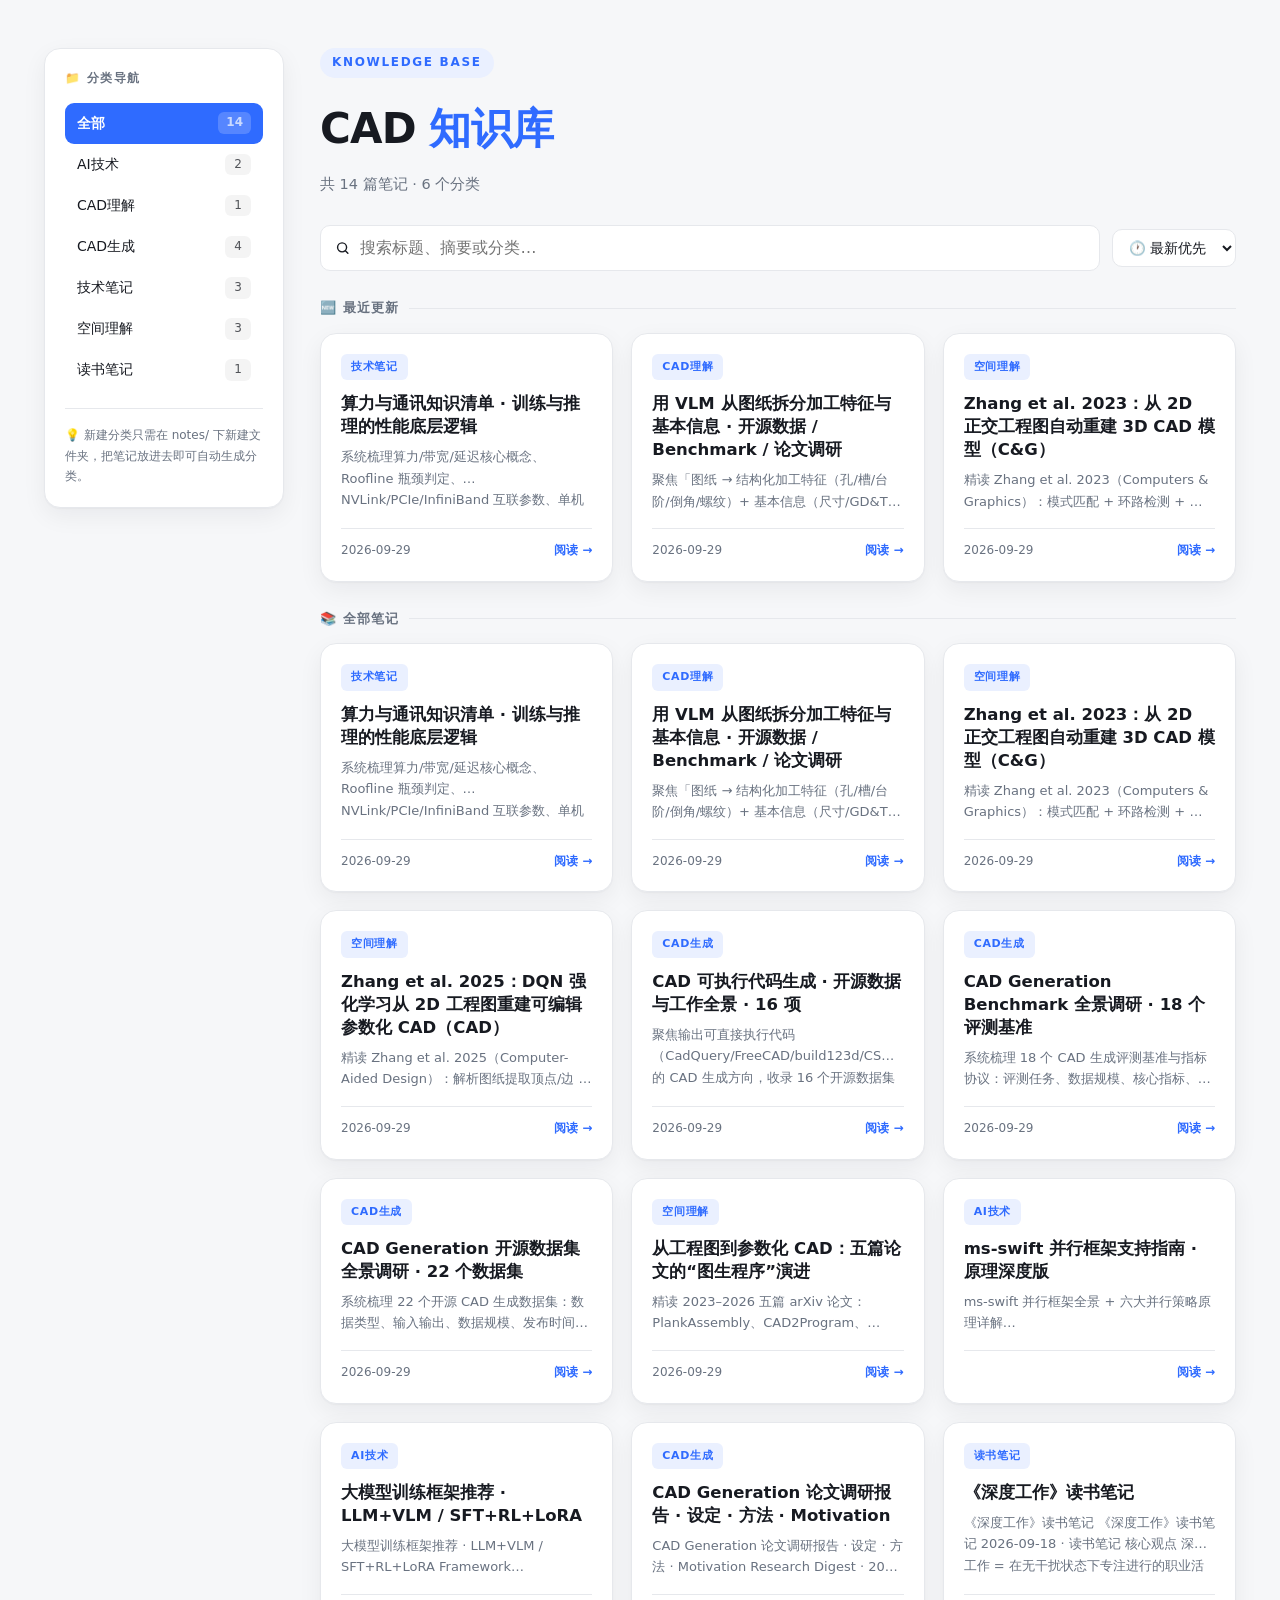
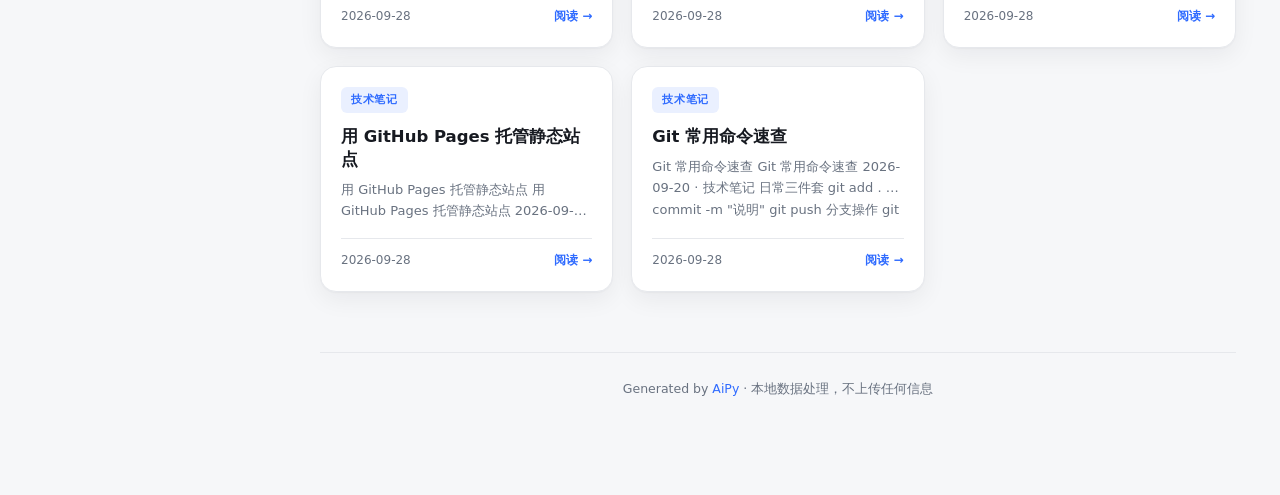
==== commit 026d51b6: "docs: 主界面 DATA 追加算力与通讯知识清单" ====
--- a/index.html
+++ b/index.html
@@ -241,7 +241,7 @@
 <script>
 
 
-const DATA = [{"rel": "AI技术/ms-swift并行框架.html", "title": "ms-swift 并行框架支持指南 · 原理深度版", "summary": "ms-swift 并行框架全景 + 六大并行策略原理详解（DP/ZeRO/FSDP/TP/PP/SP·EP）：集合通信原语、显存与通信量分析、TP 权重切分示意图、5 个实战问答（ZeRO 是否加速、offload 时机、DP 分样本、选型速查）与 15+ 篇已核实原理讲解帖 · 2026-09-29", "category": "AI技术", "date": "2026-09-29", "mtime": "", "ts": 1790589022.382214}, {"rel": "AI技术/大模型训练框架推荐.html", "title": "大模型训练框架推荐 · LLM+VLM / SFT+RL+LoRA", "summary": "大模型训练框架推荐 · LLM+VLM / SFT+RL+LoRA Framework Recommendation · 2026-09-28 实测 大模型训练框架推荐 LLM + VLM · SFT + RL + LoRA 针对「同时支持…", "category": "AI技术", "mtime": "2026-09-28", "ts": 1790589022.382214}, {"rel": "CAD生成/CAD_Generation_调研报告.html", "title": "CAD Generation 论文调研报告 · 设定 · 方法 · Motivation", "summary": "CAD Generation 论文调研报告 · 设定 · 方法 · Motivation Research Digest · 2026 CAD Generation 论文调研 设定 · 方法 · Motivation 计算机辅助设计（CAD…", "category": "CAD生成", "mtime": "2026-09-28", "ts": 1790574206.348633}, {"rel": "空间理解/drawing-to-cad-survey.html", "title": "从工程图到参数化 CAD：五篇论文的“图生程序”演进", "summary": "精读 2023–2026 五篇 arXiv 论文：PlankAssembly、CAD2Program、Drawing2CAD、OmniMech、VGGT-CAD——从三视图线稿、栅格图纸、矢量四视图、随手拍视频到真实 SolidWorks 图纸，看“图生程序”的四年演进与评测差距", "category": "空间理解", "mtime": "2026-09-29", "ts": 1790656304}, {"rel": "技术笔记/git-basics.html", "title": "Git 常用命令速查", "summary": "Git 常用命令速查 Git 常用命令速查 2026-09-20 · 技术笔记 日常三件套 git add . git commit -m \"说明\" git push 分支操作 git checkout -b feature/xxx # 新…", "category": "技术笔记", "mtime": "2026-09-28", "ts": 1790573937.8921409}, {"rel": "技术笔记/github-pages.html", "title": "用 GitHub Pages 托管静态站点", "summary": "用 GitHub Pages 托管静态站点 用 GitHub Pages 托管静态站点 2026-09-25 · 技术笔记 三步上线 1. 新建仓库，命名为 用户名.github.io 2. 把 index.html 推到 main 分支 …", "category": "技术笔记", "mtime": "2026-09-28", "ts": 1790573937.8931184}, {"rel": "读书笔记/deep-work.html", "title": "《深度工作》读书笔记", "summary": "《深度工作》读书笔记 《深度工作》读书笔记 2026-09-18 · 读书笔记 核心观点 深度工作 = 在无干扰状态下专注进行的职业活动，能把认知能力推向极限。这种努力能创造新价值、提升技能，且难以复制。 四种哲学 禁欲主义 ：彻底切断浮浅…", "category": "读书笔记", "mtime": "2026-09-28", "ts": 1790573937.894096}, {"rel": "CAD生成/CAD_Generation_开源数据集调研.html", "title": "CAD Generation 开源数据集全景调研 · 22 个数据集", "summary": "系统梳理 22 个开源 CAD 生成数据集：数据类型、输入输出、数据规模、发布时间、开源状态、资源链接，以及提出/使用该数据集的代表性论文（附超链接）。覆盖 B-Rep、命令序列、代码 DSL、多模态、UI 交互视频等全部主流数据形态 · 2026-09-29", "category": "CAD生成", "date": "2026-09-29", "mtime": "2026-09-29", "ts": 1790675568.826762}, {"rel": "CAD生成/CAD_Generation_Benchmark调研.html", "title": "CAD Generation Benchmark 全景调研 · 18 个评测基准", "summary": "系统梳理 18 个 CAD 生成评测基准与指标协议：评测任务、数据规模、核心指标、发布时间、开源状态、资源链接，以及相关论文（附超链接）。覆盖命令序列、B-Rep、代码生成、多模态、工程图理解、UI 交互等形态，含 ECCV 2026 CAD Challenge、UniCAD、P3D-Bench、CADExpert 等 · 2026-09-29", "category": "CAD生成", "date": "2026-09-29", "mtime": "2026-09-29", "ts": 1790676088.13979}, {"rel": "CAD生成/CAD_可执行代码生成_开源工作调研.html", "title": "CAD 可执行代码生成 · 开源数据与工作全景 · 16 项", "summary": "聚焦输出可直接执行代码（CadQuery/FreeCAD/build123d/CSG/Blender）的 CAD 生成方向，收录 16 个开源数据集与工作：代码语言、任务、数据规模、开源状态、链接及相关论文（附超链接）。含 CAD-Recode、Zero-to-CAD、GenCAD-Code、CADExpert、text-to-cad 等，附执行反馈闭环机制分析 · 2026-09-29", "category": "CAD生成", "date": "2026-09-29", "mtime": "2026-09-29", "ts": 1790676608.0771904}, {"rel": "空间理解/zhang2023-drawing-to-3d.html", "title": "Zhang et al. 2023：从 2D 正交工程图自动重建 3D CAD 模型（C&G）", "summary": "精读 Zhang et al. 2023（Computers & Graphics）：模式匹配 + 环路检测 + 面聚类的两阶段几何算法，把多视图 2D 工程图重建为 watertight 3D CAD 模型，公开数据集 F-score 99.59%；被 visCAD 用作 Orthographic Reconstruction 切片来源 · 2026-09-29", "category": "空间理解", "mtime": "2026-09-29", "ts": 1790677731.8600416}, {"rel": "空间理解/zhang2025-rl-drawing-to-parametric-cad.html", "title": "Zhang et al. 2025：DQN 强化学习从 2D 工程图重建可编辑参数化 CAD（CAD）", "summary": "精读 Zhang et al. 2025（Computer-Aided Design）：解析图纸提取顶点/边 → 环路路径表示 → DQN 智能体选择环路路径对序列，并行环境免外部 CAD 调用算奖励；1 秒内重建、模型完全可编辑、支持拉伸/旋转/扫掠；被 visCAD 用作 Orthographic Reconstruction 切片来源 · 2026-09-29", "category": "空间理解", "mtime": "2026-09-29", "ts": 1790677731.8600416}, {"rel": "CAD理解/CAD_理解_VLM图纸特征解析调研.html", "title": "用 VLM 从图纸拆分加工特征与基本信息 · 开源数据 / Benchmark / 论文调研", "summary": "聚焦「图纸 → 结构化加工特征（孔/槽/台阶/倒角/螺纹）+ 基本信息（尺寸/GD&T/材料/粗糙度/标题栏）」的多模态理解任务：输出 Schema 设计、数据集（MFCAD、MechVQA、BlueprintSymVL、DRAGON、A*STAR 九类标注集等）、分层评测指标、代表论文（From Drawings to Decisions、Drawing-Recode、Image2Feature 等）与 VLM 真实能力边界（数值强/文本弱/符号弱），含失败模式与落地建议 · 2026-09-29", "category": "CAD理解", "date": "2026-09-29", "mtime": "2026-09-29", "ts": 1790684634.6024258}];
+const DATA = [{"rel":"AI技术/ms-swift并行框架.html","title":"ms-swift 并行框架支持指南 · 原理深度版","summary":"ms-swift 并行框架全景 + 六大并行策略原理详解（DP/ZeRO/FSDP/TP/PP/SP·EP）：集合通信原语、显存与通信量分析、TP 权重切分示意图、5 个实战问答（ZeRO 是否加速、offload 时机、DP 分样本、选型速查）与 15+ 篇已核实原理讲解帖 · 2026-09-29","category":"AI技术","date":"2026-09-29","mtime":"","ts":1790589022.382214},{"rel":"AI技术/大模型训练框架推荐.html","title":"大模型训练框架推荐 · LLM+VLM / SFT+RL+LoRA","summary":"大模型训练框架推荐 · LLM+VLM / SFT+RL+LoRA Framework Recommendation · 2026-09-28 实测 大模型训练框架推荐 LLM + VLM · SFT + RL + LoRA 针对「同时支持…","category":"AI技术","mtime":"2026-09-28","ts":1790589022.382214},{"rel":"CAD生成/CAD_Generation_调研报告.html","title":"CAD Generation 论文调研报告 · 设定 · 方法 · Motivation","summary":"CAD Generation 论文调研报告 · 设定 · 方法 · Motivation Research Digest · 2026 CAD Generation 论文调研 设定 · 方法 · Motivation 计算机辅助设计（CAD…","category":"CAD生成","mtime":"2026-09-28","ts":1790574206.348633},{"rel":"空间理解/drawing-to-cad-survey.html","title":"从工程图到参数化 CAD：五篇论文的“图生程序”演进","summary":"精读 2023–2026 五篇 arXiv 论文：PlankAssembly、CAD2Program、Drawing2CAD、OmniMech、VGGT-CAD——从三视图线稿、栅格图纸、矢量四视图、随手拍视频到真实 SolidWorks 图纸，看“图生程序”的四年演进与评测差距","category":"空间理解","mtime":"2026-09-29","ts":1790656304},{"rel":"技术笔记/git-basics.html","title":"Git 常用命令速查","summary":"Git 常用命令速查 Git 常用命令速查 2026-09-20 · 技术笔记 日常三件套 git add . git commit -m \"说明\" git push 分支操作 git checkout -b feature/xxx # 新…","category":"技术笔记","mtime":"2026-09-28","ts":1790573937.8921409},{"rel":"技术笔记/github-pages.html","title":"用 GitHub Pages 托管静态站点","summary":"用 GitHub Pages 托管静态站点 用 GitHub Pages 托管静态站点 2026-09-25 · 技术笔记 三步上线 1. 新建仓库，命名为 用户名.github.io 2. 把 index.html 推到 main 分支 …","category":"技术笔记","mtime":"2026-09-28","ts":1790573937.8931184},{"rel":"读书笔记/deep-work.html","title":"《深度工作》读书笔记","summary":"《深度工作》读书笔记 《深度工作》读书笔记 2026-09-18 · 读书笔记 核心观点 深度工作 = 在无干扰状态下专注进行的职业活动，能把认知能力推向极限。这种努力能创造新价值、提升技能，且难以复制。 四种哲学 禁欲主义 ：彻底切断浮浅…","category":"读书笔记","mtime":"2026-09-28","ts":1790573937.894096},{"rel":"CAD生成/CAD_Generation_开源数据集调研.html","title":"CAD Generation 开源数据集全景调研 · 22 个数据集","summary":"系统梳理 22 个开源 CAD 生成数据集：数据类型、输入输出、数据规模、发布时间、开源状态、资源链接，以及提出/使用该数据集的代表性论文（附超链接）。覆盖 B-Rep、命令序列、代码 DSL、多模态、UI 交互视频等全部主流数据形态 · 2026-09-29","category":"CAD生成","date":"2026-09-29","mtime":"2026-09-29","ts":1790675568.826762},{"rel":"CAD生成/CAD_Generation_Benchmark调研.html","title":"CAD Generation Benchmark 全景调研 · 18 个评测基准","summary":"系统梳理 18 个 CAD 生成评测基准与指标协议：评测任务、数据规模、核心指标、发布时间、开源状态、资源链接，以及相关论文（附超链接）。覆盖命令序列、B-Rep、代码生成、多模态、工程图理解、UI 交互等形态，含 ECCV 2026 CAD Challenge、UniCAD、P3D-Bench、CADExpert 等 · 2026-09-29","category":"CAD生成","date":"2026-09-29","mtime":"2026-09-29","ts":1790676088.13979},{"rel":"CAD生成/CAD_可执行代码生成_开源工作调研.html","title":"CAD 可执行代码生成 · 开源数据与工作全景 · 16 项","summary":"聚焦输出可直接执行代码（CadQuery/FreeCAD/build123d/CSG/Blender）的 CAD 生成方向，收录 16 个开源数据集与工作：代码语言、任务、数据规模、开源状态、链接及相关论文（附超链接）。含 CAD-Recode、Zero-to-CAD、GenCAD-Code、CADExpert、text-to-cad 等，附执行反馈闭环机制分析 · 2026-09-29","category":"CAD生成","date":"2026-09-29","mtime":"2026-09-29","ts":1790676608.0771904},{"rel":"空间理解/zhang2023-drawing-to-3d.html","title":"Zhang et al. 2023：从 2D 正交工程图自动重建 3D CAD 模型（C&G）","summary":"精读 Zhang et al. 2023（Computers & Graphics）：模式匹配 + 环路检测 + 面聚类的两阶段几何算法，把多视图 2D 工程图重建为 watertight 3D CAD 模型，公开数据集 F-score 99.59%；被 visCAD 用作 Orthographic Reconstruction 切片来源 · 2026-09-29","category":"空间理解","mtime":"2026-09-29","ts":1790677731.8600416},{"rel":"空间理解/zhang2025-rl-drawing-to-parametric-cad.html","title":"Zhang et al. 2025：DQN 强化学习从 2D 工程图重建可编辑参数化 CAD（CAD）","summary":"精读 Zhang et al. 2025（Computer-Aided Design）：解析图纸提取顶点/边 → 环路路径表示 → DQN 智能体选择环路路径对序列，并行环境免外部 CAD 调用算奖励；1 秒内重建、模型完全可编辑、支持拉伸/旋转/扫掠；被 visCAD 用作 Orthographic Reconstruction 切片来源 · 2026-09-29","category":"空间理解","mtime":"2026-09-29","ts":1790677731.8600416},{"rel":"CAD理解/CAD_理解_VLM图纸特征解析调研.html","title":"用 VLM 从图纸拆分加工特征与基本信息 · 开源数据 / Benchmark / 论文调研","summary":"聚焦「图纸 → 结构化加工特征（孔/槽/台阶/倒角/螺纹）+ 基本信息（尺寸/GD&T/材料/粗糙度/标题栏）」的多模态理解任务：输出 Schema 设计、数据集（MFCAD、MechVQA、BlueprintSymVL、DRAGON、A*STAR 九类标注集等）、分层评测指标、代表论文（From Drawings to Decisions、Drawing-Recode、Image2Feature 等）与 VLM 真实能力边界（数值强/文本弱/符号弱），含失败模式与落地建议 · 2026-09-29","category":"CAD理解","date":"2026-09-29","mtime":"2026-09-29","ts":1790684634.6024258},{"rel":"技术笔记/算力与通讯知识清单.html","title":"算力与通讯知识清单 · 训练与推理的性能底层逻辑","summary":"系统梳理算力/带宽/延迟核心概念、Roofline 瓶颈判定、NVLink/PCIe/InfiniBand 互联参数、单机多卡与多机通讯差异、NCCL 通讯原语、DP/ZeRO/TP/PP/EP 并行策略通讯模式，以及对训练（扩展效率/MFU）与推理（prefill vs decode、KV Cache）的影响与调优清单 · 2026-09-29","category":"技术笔记","date":"2026-09-29","mtime":"2026-09-29","ts":1790749174.358966}];
 
 
 const catsEl = document.getElementById('cats');
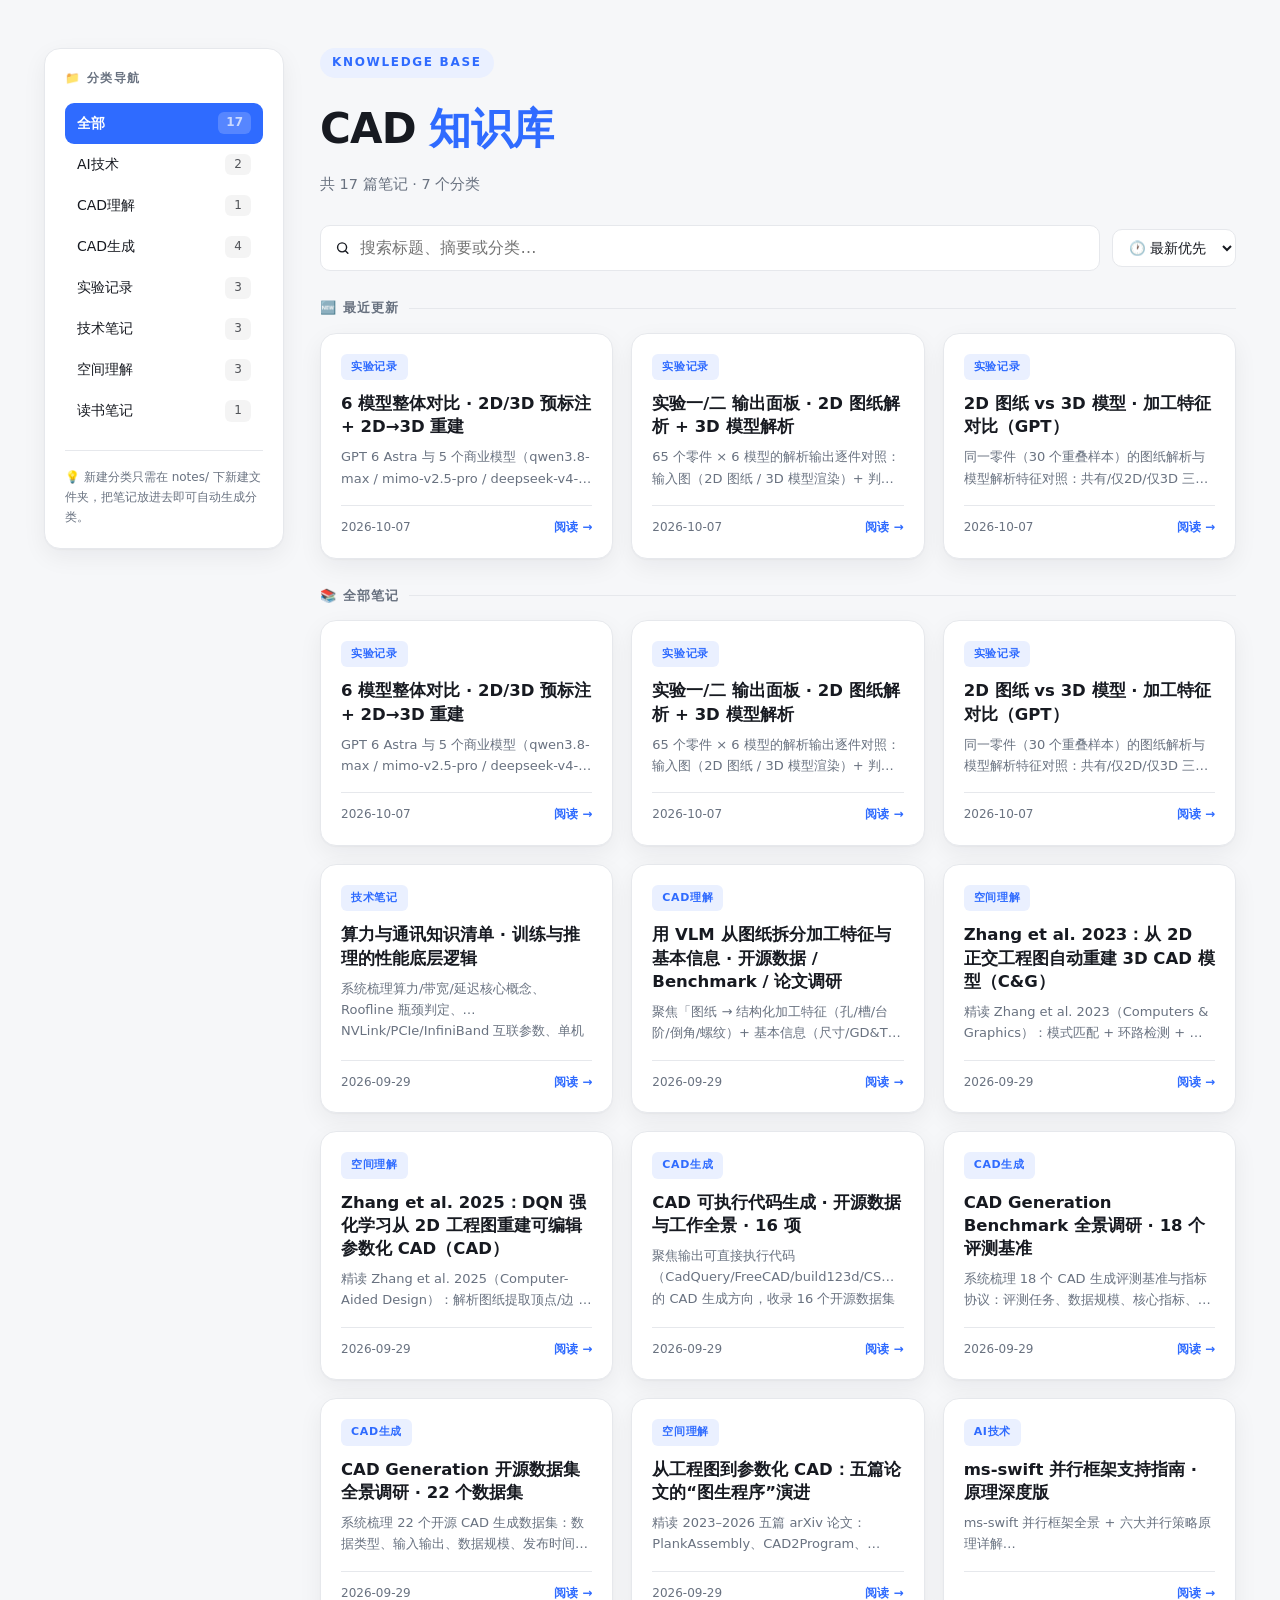
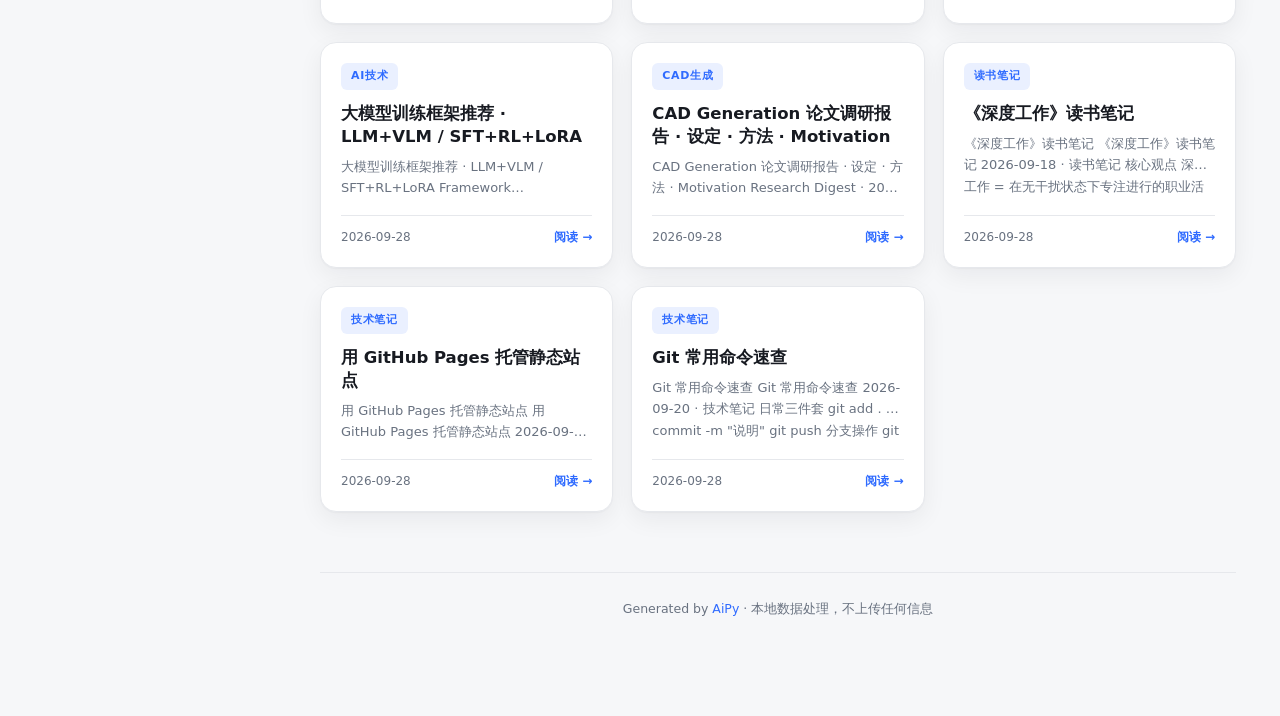
==== commit f785a642: "实验记录 261007：DATA 数组追加 3 条导航记录" ====
--- a/index.html
+++ b/index.html
@@ -241,7 +241,7 @@
 <script>
 
 
-const DATA = [{"rel":"AI技术/ms-swift并行框架.html","title":"ms-swift 并行框架支持指南 · 原理深度版","summary":"ms-swift 并行框架全景 + 六大并行策略原理详解（DP/ZeRO/FSDP/TP/PP/SP·EP）：集合通信原语、显存与通信量分析、TP 权重切分示意图、5 个实战问答（ZeRO 是否加速、offload 时机、DP 分样本、选型速查）与 15+ 篇已核实原理讲解帖 · 2026-09-29","category":"AI技术","date":"2026-09-29","mtime":"","ts":1790589022.382214},{"rel":"AI技术/大模型训练框架推荐.html","title":"大模型训练框架推荐 · LLM+VLM / SFT+RL+LoRA","summary":"大模型训练框架推荐 · LLM+VLM / SFT+RL+LoRA Framework Recommendation · 2026-09-28 实测 大模型训练框架推荐 LLM + VLM · SFT + RL + LoRA 针对「同时支持…","category":"AI技术","mtime":"2026-09-28","ts":1790589022.382214},{"rel":"CAD生成/CAD_Generation_调研报告.html","title":"CAD Generation 论文调研报告 · 设定 · 方法 · Motivation","summary":"CAD Generation 论文调研报告 · 设定 · 方法 · Motivation Research Digest · 2026 CAD Generation 论文调研 设定 · 方法 · Motivation 计算机辅助设计（CAD…","category":"CAD生成","mtime":"2026-09-28","ts":1790574206.348633},{"rel":"空间理解/drawing-to-cad-survey.html","title":"从工程图到参数化 CAD：五篇论文的“图生程序”演进","summary":"精读 2023–2026 五篇 arXiv 论文：PlankAssembly、CAD2Program、Drawing2CAD、OmniMech、VGGT-CAD——从三视图线稿、栅格图纸、矢量四视图、随手拍视频到真实 SolidWorks 图纸，看“图生程序”的四年演进与评测差距","category":"空间理解","mtime":"2026-09-29","ts":1790656304},{"rel":"技术笔记/git-basics.html","title":"Git 常用命令速查","summary":"Git 常用命令速查 Git 常用命令速查 2026-09-20 · 技术笔记 日常三件套 git add . git commit -m \"说明\" git push 分支操作 git checkout -b feature/xxx # 新…","category":"技术笔记","mtime":"2026-09-28","ts":1790573937.8921409},{"rel":"技术笔记/github-pages.html","title":"用 GitHub Pages 托管静态站点","summary":"用 GitHub Pages 托管静态站点 用 GitHub Pages 托管静态站点 2026-09-25 · 技术笔记 三步上线 1. 新建仓库，命名为 用户名.github.io 2. 把 index.html 推到 main 分支 …","category":"技术笔记","mtime":"2026-09-28","ts":1790573937.8931184},{"rel":"读书笔记/deep-work.html","title":"《深度工作》读书笔记","summary":"《深度工作》读书笔记 《深度工作》读书笔记 2026-09-18 · 读书笔记 核心观点 深度工作 = 在无干扰状态下专注进行的职业活动，能把认知能力推向极限。这种努力能创造新价值、提升技能，且难以复制。 四种哲学 禁欲主义 ：彻底切断浮浅…","category":"读书笔记","mtime":"2026-09-28","ts":1790573937.894096},{"rel":"CAD生成/CAD_Generation_开源数据集调研.html","title":"CAD Generation 开源数据集全景调研 · 22 个数据集","summary":"系统梳理 22 个开源 CAD 生成数据集：数据类型、输入输出、数据规模、发布时间、开源状态、资源链接，以及提出/使用该数据集的代表性论文（附超链接）。覆盖 B-Rep、命令序列、代码 DSL、多模态、UI 交互视频等全部主流数据形态 · 2026-09-29","category":"CAD生成","date":"2026-09-29","mtime":"2026-09-29","ts":1790675568.826762},{"rel":"CAD生成/CAD_Generation_Benchmark调研.html","title":"CAD Generation Benchmark 全景调研 · 18 个评测基准","summary":"系统梳理 18 个 CAD 生成评测基准与指标协议：评测任务、数据规模、核心指标、发布时间、开源状态、资源链接，以及相关论文（附超链接）。覆盖命令序列、B-Rep、代码生成、多模态、工程图理解、UI 交互等形态，含 ECCV 2026 CAD Challenge、UniCAD、P3D-Bench、CADExpert 等 · 2026-09-29","category":"CAD生成","date":"2026-09-29","mtime":"2026-09-29","ts":1790676088.13979},{"rel":"CAD生成/CAD_可执行代码生成_开源工作调研.html","title":"CAD 可执行代码生成 · 开源数据与工作全景 · 16 项","summary":"聚焦输出可直接执行代码（CadQuery/FreeCAD/build123d/CSG/Blender）的 CAD 生成方向，收录 16 个开源数据集与工作：代码语言、任务、数据规模、开源状态、链接及相关论文（附超链接）。含 CAD-Recode、Zero-to-CAD、GenCAD-Code、CADExpert、text-to-cad 等，附执行反馈闭环机制分析 · 2026-09-29","category":"CAD生成","date":"2026-09-29","mtime":"2026-09-29","ts":1790676608.0771904},{"rel":"空间理解/zhang2023-drawing-to-3d.html","title":"Zhang et al. 2023：从 2D 正交工程图自动重建 3D CAD 模型（C&G）","summary":"精读 Zhang et al. 2023（Computers & Graphics）：模式匹配 + 环路检测 + 面聚类的两阶段几何算法，把多视图 2D 工程图重建为 watertight 3D CAD 模型，公开数据集 F-score 99.59%；被 visCAD 用作 Orthographic Reconstruction 切片来源 · 2026-09-29","category":"空间理解","mtime":"2026-09-29","ts":1790677731.8600416},{"rel":"空间理解/zhang2025-rl-drawing-to-parametric-cad.html","title":"Zhang et al. 2025：DQN 强化学习从 2D 工程图重建可编辑参数化 CAD（CAD）","summary":"精读 Zhang et al. 2025（Computer-Aided Design）：解析图纸提取顶点/边 → 环路路径表示 → DQN 智能体选择环路路径对序列，并行环境免外部 CAD 调用算奖励；1 秒内重建、模型完全可编辑、支持拉伸/旋转/扫掠；被 visCAD 用作 Orthographic Reconstruction 切片来源 · 2026-09-29","category":"空间理解","mtime":"2026-09-29","ts":1790677731.8600416},{"rel":"CAD理解/CAD_理解_VLM图纸特征解析调研.html","title":"用 VLM 从图纸拆分加工特征与基本信息 · 开源数据 / Benchmark / 论文调研","summary":"聚焦「图纸 → 结构化加工特征（孔/槽/台阶/倒角/螺纹）+ 基本信息（尺寸/GD&T/材料/粗糙度/标题栏）」的多模态理解任务：输出 Schema 设计、数据集（MFCAD、MechVQA、BlueprintSymVL、DRAGON、A*STAR 九类标注集等）、分层评测指标、代表论文（From Drawings to Decisions、Drawing-Recode、Image2Feature 等）与 VLM 真实能力边界（数值强/文本弱/符号弱），含失败模式与落地建议 · 2026-09-29","category":"CAD理解","date":"2026-09-29","mtime":"2026-09-29","ts":1790684634.6024258},{"rel":"技术笔记/算力与通讯知识清单.html","title":"算力与通讯知识清单 · 训练与推理的性能底层逻辑","summary":"系统梳理算力/带宽/延迟核心概念、Roofline 瓶颈判定、NVLink/PCIe/InfiniBand 互联参数、单机多卡与多机通讯差异、NCCL 通讯原语、DP/ZeRO/TP/PP/EP 并行策略通讯模式，以及对训练（扩展效率/MFU）与推理（prefill vs decode、KV Cache）的影响与调优清单 · 2026-09-29","category":"技术笔记","date":"2026-09-29","mtime":"2026-09-29","ts":1790749174.358966}];
+const DATA = [{"rel":"AI技术/ms-swift并行框架.html","title":"ms-swift 并行框架支持指南 · 原理深度版","summary":"ms-swift 并行框架全景 + 六大并行策略原理详解（DP/ZeRO/FSDP/TP/PP/SP·EP）：集合通信原语、显存与通信量分析、TP 权重切分示意图、5 个实战问答（ZeRO 是否加速、offload 时机、DP 分样本、选型速查）与 15+ 篇已核实原理讲解帖 · 2026-09-29","category":"AI技术","date":"2026-09-29","mtime":"","ts":1790589022.382214},{"rel":"AI技术/大模型训练框架推荐.html","title":"大模型训练框架推荐 · LLM+VLM / SFT+RL+LoRA","summary":"大模型训练框架推荐 · LLM+VLM / SFT+RL+LoRA Framework Recommendation · 2026-09-28 实测 大模型训练框架推荐 LLM + VLM · SFT + RL + LoRA 针对「同时支持…","category":"AI技术","mtime":"2026-09-28","ts":1790589022.382214},{"rel":"CAD生成/CAD_Generation_调研报告.html","title":"CAD Generation 论文调研报告 · 设定 · 方法 · Motivation","summary":"CAD Generation 论文调研报告 · 设定 · 方法 · Motivation Research Digest · 2026 CAD Generation 论文调研 设定 · 方法 · Motivation 计算机辅助设计（CAD…","category":"CAD生成","mtime":"2026-09-28","ts":1790574206.348633},{"rel":"空间理解/drawing-to-cad-survey.html","title":"从工程图到参数化 CAD：五篇论文的“图生程序”演进","summary":"精读 2023–2026 五篇 arXiv 论文：PlankAssembly、CAD2Program、Drawing2CAD、OmniMech、VGGT-CAD——从三视图线稿、栅格图纸、矢量四视图、随手拍视频到真实 SolidWorks 图纸，看“图生程序”的四年演进与评测差距","category":"空间理解","mtime":"2026-09-29","ts":1790656304},{"rel":"技术笔记/git-basics.html","title":"Git 常用命令速查","summary":"Git 常用命令速查 Git 常用命令速查 2026-09-20 · 技术笔记 日常三件套 git add . git commit -m \"说明\" git push 分支操作 git checkout -b feature/xxx # 新…","category":"技术笔记","mtime":"2026-09-28","ts":1790573937.8921409},{"rel":"技术笔记/github-pages.html","title":"用 GitHub Pages 托管静态站点","summary":"用 GitHub Pages 托管静态站点 用 GitHub Pages 托管静态站点 2026-09-25 · 技术笔记 三步上线 1. 新建仓库，命名为 用户名.github.io 2. 把 index.html 推到 main 分支 …","category":"技术笔记","mtime":"2026-09-28","ts":1790573937.8931184},{"rel":"读书笔记/deep-work.html","title":"《深度工作》读书笔记","summary":"《深度工作》读书笔记 《深度工作》读书笔记 2026-09-18 · 读书笔记 核心观点 深度工作 = 在无干扰状态下专注进行的职业活动，能把认知能力推向极限。这种努力能创造新价值、提升技能，且难以复制。 四种哲学 禁欲主义 ：彻底切断浮浅…","category":"读书笔记","mtime":"2026-09-28","ts":1790573937.894096},{"rel":"CAD生成/CAD_Generation_开源数据集调研.html","title":"CAD Generation 开源数据集全景调研 · 22 个数据集","summary":"系统梳理 22 个开源 CAD 生成数据集：数据类型、输入输出、数据规模、发布时间、开源状态、资源链接，以及提出/使用该数据集的代表性论文（附超链接）。覆盖 B-Rep、命令序列、代码 DSL、多模态、UI 交互视频等全部主流数据形态 · 2026-09-29","category":"CAD生成","date":"2026-09-29","mtime":"2026-09-29","ts":1790675568.826762},{"rel":"CAD生成/CAD_Generation_Benchmark调研.html","title":"CAD Generation Benchmark 全景调研 · 18 个评测基准","summary":"系统梳理 18 个 CAD 生成评测基准与指标协议：评测任务、数据规模、核心指标、发布时间、开源状态、资源链接，以及相关论文（附超链接）。覆盖命令序列、B-Rep、代码生成、多模态、工程图理解、UI 交互等形态，含 ECCV 2026 CAD Challenge、UniCAD、P3D-Bench、CADExpert 等 · 2026-09-29","category":"CAD生成","date":"2026-09-29","mtime":"2026-09-29","ts":1790676088.13979},{"rel":"CAD生成/CAD_可执行代码生成_开源工作调研.html","title":"CAD 可执行代码生成 · 开源数据与工作全景 · 16 项","summary":"聚焦输出可直接执行代码（CadQuery/FreeCAD/build123d/CSG/Blender）的 CAD 生成方向，收录 16 个开源数据集与工作：代码语言、任务、数据规模、开源状态、链接及相关论文（附超链接）。含 CAD-Recode、Zero-to-CAD、GenCAD-Code、CADExpert、text-to-cad 等，附执行反馈闭环机制分析 · 2026-09-29","category":"CAD生成","date":"2026-09-29","mtime":"2026-09-29","ts":1790676608.0771904},{"rel":"空间理解/zhang2023-drawing-to-3d.html","title":"Zhang et al. 2023：从 2D 正交工程图自动重建 3D CAD 模型（C&G）","summary":"精读 Zhang et al. 2023（Computers & Graphics）：模式匹配 + 环路检测 + 面聚类的两阶段几何算法，把多视图 2D 工程图重建为 watertight 3D CAD 模型，公开数据集 F-score 99.59%；被 visCAD 用作 Orthographic Reconstruction 切片来源 · 2026-09-29","category":"空间理解","mtime":"2026-09-29","ts":1790677731.8600416},{"rel":"空间理解/zhang2025-rl-drawing-to-parametric-cad.html","title":"Zhang et al. 2025：DQN 强化学习从 2D 工程图重建可编辑参数化 CAD（CAD）","summary":"精读 Zhang et al. 2025（Computer-Aided Design）：解析图纸提取顶点/边 → 环路路径表示 → DQN 智能体选择环路路径对序列，并行环境免外部 CAD 调用算奖励；1 秒内重建、模型完全可编辑、支持拉伸/旋转/扫掠；被 visCAD 用作 Orthographic Reconstruction 切片来源 · 2026-09-29","category":"空间理解","mtime":"2026-09-29","ts":1790677731.8600416},{"rel":"CAD理解/CAD_理解_VLM图纸特征解析调研.html","title":"用 VLM 从图纸拆分加工特征与基本信息 · 开源数据 / Benchmark / 论文调研","summary":"聚焦「图纸 → 结构化加工特征（孔/槽/台阶/倒角/螺纹）+ 基本信息（尺寸/GD&T/材料/粗糙度/标题栏）」的多模态理解任务：输出 Schema 设计、数据集（MFCAD、MechVQA、BlueprintSymVL、DRAGON、A*STAR 九类标注集等）、分层评测指标、代表论文（From Drawings to Decisions、Drawing-Recode、Image2Feature 等）与 VLM 真实能力边界（数值强/文本弱/符号弱），含失败模式与落地建议 · 2026-09-29","category":"CAD理解","date":"2026-09-29","mtime":"2026-09-29","ts":1790684634.6024258},{"rel":"技术笔记/算力与通讯知识清单.html","title":"算力与通讯知识清单 · 训练与推理的性能底层逻辑","summary":"系统梳理算力/带宽/延迟核心概念、Roofline 瓶颈判定、NVLink/PCIe/InfiniBand 互联参数、单机多卡与多机通讯差异、NCCL 通讯原语、DP/ZeRO/TP/PP/EP 并行策略通讯模式，以及对训练（扩展效率/MFU）与推理（prefill vs decode、KV Cache）的影响与调优清单 · 2026-09-29","category":"技术笔记","date":"2026-09-29","mtime":"2026-09-29","ts":1790749174.358966},{"rel": "实验记录/261007测试/compare-6models.html", "title": "6 模型整体对比 · 2D/3D 预标注 + 2D→3D 重建", "summary": "GPT 6 Astra 与 5 个商业模型（qwen3.8-max / mimo-v2.5-pro / deepseek-v4-pro / doubao-seed-2.1-pro / glm-5.3-flash）三实验整体对比：含 GT 真值列、逐件重建对照、评分公式说明 · 2026-10-07", "category": "实验记录", "mtime": "2026-10-07", "ts": 1791507930.4150047},{"rel": "实验记录/261007测试/panel-exp12-6models.html", "title": "实验一/二 输出面板 · 2D 图纸解析 + 3D 模型解析", "summary": "65 个零件 × 6 模型的解析输出逐件对照：输入图（2D 图纸 / 3D 模型渲染）+ 判定工艺 + 一级/二级/合并特征 + 基本信息，工艺分歧自动高亮 · 2026-10-07", "category": "实验记录", "mtime": "2026-10-07", "ts": 1791507930.4150047},{"rel": "实验记录/261007测试/compare-2d-vs-3d-gpt.html", "title": "2D 图纸 vs 3D 模型 · 加工特征对比（GPT）", "summary": "同一零件（30 个重叠样本）的图纸解析与模型解析特征对照：共有/仅2D/仅3D 三色标注、一致率统计、特征频次 Top20，附两种解析方式的特点与优缺点深度分析 · 2026-10-07", "category": "实验记录", "mtime": "2026-10-07", "ts": 1791507930.4150047}];
 
 
 const catsEl = document.getElementById('cats');
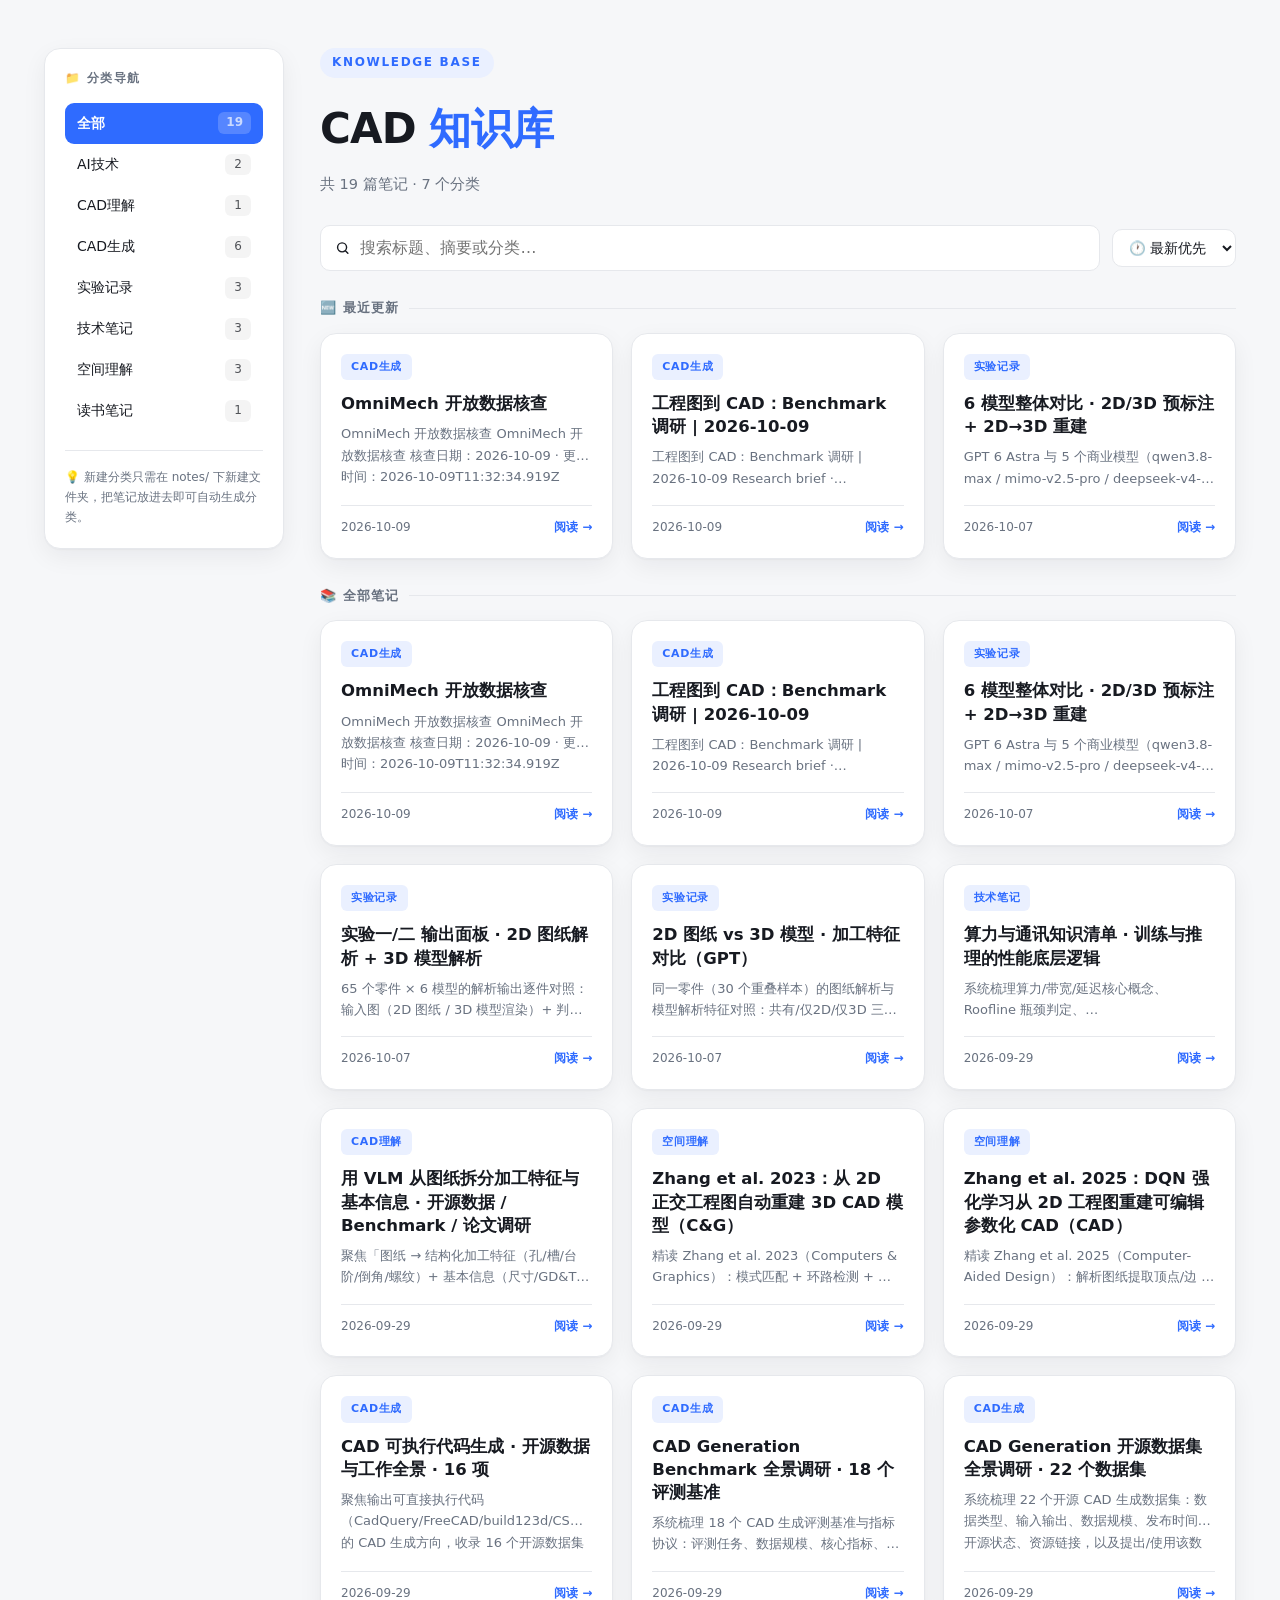
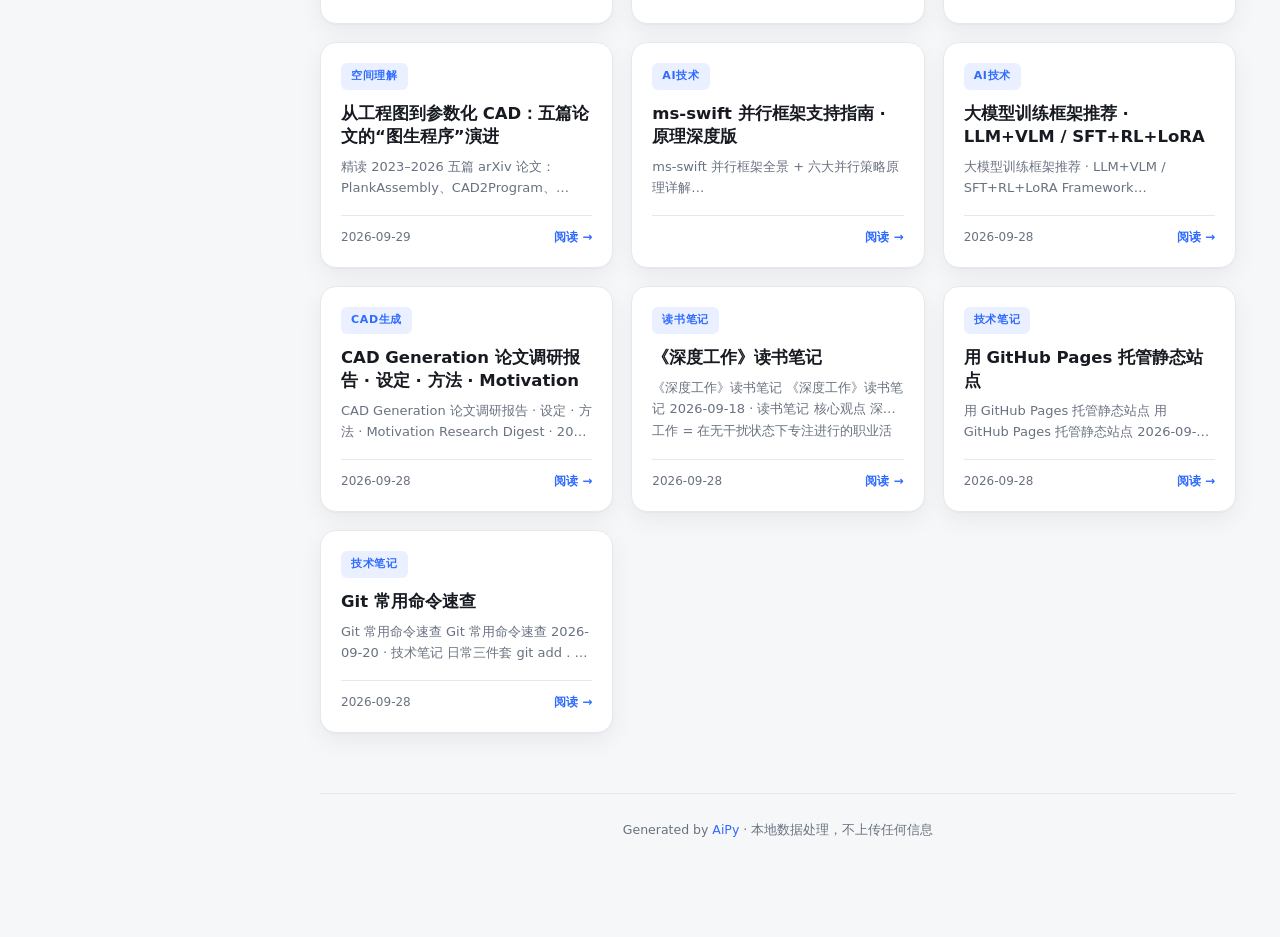
==== commit a439512a: "Add reviewed CAD benchmark report and data availability evidence" ====
--- a/index.html
+++ b/index.html
@@ -241,7 +241,7 @@
 <script>
 
 
-const DATA = [{"rel":"AI技术/ms-swift并行框架.html","title":"ms-swift 并行框架支持指南 · 原理深度版","summary":"ms-swift 并行框架全景 + 六大并行策略原理详解（DP/ZeRO/FSDP/TP/PP/SP·EP）：集合通信原语、显存与通信量分析、TP 权重切分示意图、5 个实战问答（ZeRO 是否加速、offload 时机、DP 分样本、选型速查）与 15+ 篇已核实原理讲解帖 · 2026-09-29","category":"AI技术","date":"2026-09-29","mtime":"","ts":1790589022.382214},{"rel":"AI技术/大模型训练框架推荐.html","title":"大模型训练框架推荐 · LLM+VLM / SFT+RL+LoRA","summary":"大模型训练框架推荐 · LLM+VLM / SFT+RL+LoRA Framework Recommendation · 2026-09-28 实测 大模型训练框架推荐 LLM + VLM · SFT + RL + LoRA 针对「同时支持…","category":"AI技术","mtime":"2026-09-28","ts":1790589022.382214},{"rel":"CAD生成/CAD_Generation_调研报告.html","title":"CAD Generation 论文调研报告 · 设定 · 方法 · Motivation","summary":"CAD Generation 论文调研报告 · 设定 · 方法 · Motivation Research Digest · 2026 CAD Generation 论文调研 设定 · 方法 · Motivation 计算机辅助设计（CAD…","category":"CAD生成","mtime":"2026-09-28","ts":1790574206.348633},{"rel":"空间理解/drawing-to-cad-survey.html","title":"从工程图到参数化 CAD：五篇论文的“图生程序”演进","summary":"精读 2023–2026 五篇 arXiv 论文：PlankAssembly、CAD2Program、Drawing2CAD、OmniMech、VGGT-CAD——从三视图线稿、栅格图纸、矢量四视图、随手拍视频到真实 SolidWorks 图纸，看“图生程序”的四年演进与评测差距","category":"空间理解","mtime":"2026-09-29","ts":1790656304},{"rel":"技术笔记/git-basics.html","title":"Git 常用命令速查","summary":"Git 常用命令速查 Git 常用命令速查 2026-09-20 · 技术笔记 日常三件套 git add . git commit -m \"说明\" git push 分支操作 git checkout -b feature/xxx # 新…","category":"技术笔记","mtime":"2026-09-28","ts":1790573937.8921409},{"rel":"技术笔记/github-pages.html","title":"用 GitHub Pages 托管静态站点","summary":"用 GitHub Pages 托管静态站点 用 GitHub Pages 托管静态站点 2026-09-25 · 技术笔记 三步上线 1. 新建仓库，命名为 用户名.github.io 2. 把 index.html 推到 main 分支 …","category":"技术笔记","mtime":"2026-09-28","ts":1790573937.8931184},{"rel":"读书笔记/deep-work.html","title":"《深度工作》读书笔记","summary":"《深度工作》读书笔记 《深度工作》读书笔记 2026-09-18 · 读书笔记 核心观点 深度工作 = 在无干扰状态下专注进行的职业活动，能把认知能力推向极限。这种努力能创造新价值、提升技能，且难以复制。 四种哲学 禁欲主义 ：彻底切断浮浅…","category":"读书笔记","mtime":"2026-09-28","ts":1790573937.894096},{"rel":"CAD生成/CAD_Generation_开源数据集调研.html","title":"CAD Generation 开源数据集全景调研 · 22 个数据集","summary":"系统梳理 22 个开源 CAD 生成数据集：数据类型、输入输出、数据规模、发布时间、开源状态、资源链接，以及提出/使用该数据集的代表性论文（附超链接）。覆盖 B-Rep、命令序列、代码 DSL、多模态、UI 交互视频等全部主流数据形态 · 2026-09-29","category":"CAD生成","date":"2026-09-29","mtime":"2026-09-29","ts":1790675568.826762},{"rel":"CAD生成/CAD_Generation_Benchmark调研.html","title":"CAD Generation Benchmark 全景调研 · 18 个评测基准","summary":"系统梳理 18 个 CAD 生成评测基准与指标协议：评测任务、数据规模、核心指标、发布时间、开源状态、资源链接，以及相关论文（附超链接）。覆盖命令序列、B-Rep、代码生成、多模态、工程图理解、UI 交互等形态，含 ECCV 2026 CAD Challenge、UniCAD、P3D-Bench、CADExpert 等 · 2026-09-29","category":"CAD生成","date":"2026-09-29","mtime":"2026-09-29","ts":1790676088.13979},{"rel":"CAD生成/CAD_可执行代码生成_开源工作调研.html","title":"CAD 可执行代码生成 · 开源数据与工作全景 · 16 项","summary":"聚焦输出可直接执行代码（CadQuery/FreeCAD/build123d/CSG/Blender）的 CAD 生成方向，收录 16 个开源数据集与工作：代码语言、任务、数据规模、开源状态、链接及相关论文（附超链接）。含 CAD-Recode、Zero-to-CAD、GenCAD-Code、CADExpert、text-to-cad 等，附执行反馈闭环机制分析 · 2026-09-29","category":"CAD生成","date":"2026-09-29","mtime":"2026-09-29","ts":1790676608.0771904},{"rel":"空间理解/zhang2023-drawing-to-3d.html","title":"Zhang et al. 2023：从 2D 正交工程图自动重建 3D CAD 模型（C&G）","summary":"精读 Zhang et al. 2023（Computers & Graphics）：模式匹配 + 环路检测 + 面聚类的两阶段几何算法，把多视图 2D 工程图重建为 watertight 3D CAD 模型，公开数据集 F-score 99.59%；被 visCAD 用作 Orthographic Reconstruction 切片来源 · 2026-09-29","category":"空间理解","mtime":"2026-09-29","ts":1790677731.8600416},{"rel":"空间理解/zhang2025-rl-drawing-to-parametric-cad.html","title":"Zhang et al. 2025：DQN 强化学习从 2D 工程图重建可编辑参数化 CAD（CAD）","summary":"精读 Zhang et al. 2025（Computer-Aided Design）：解析图纸提取顶点/边 → 环路路径表示 → DQN 智能体选择环路路径对序列，并行环境免外部 CAD 调用算奖励；1 秒内重建、模型完全可编辑、支持拉伸/旋转/扫掠；被 visCAD 用作 Orthographic Reconstruction 切片来源 · 2026-09-29","category":"空间理解","mtime":"2026-09-29","ts":1790677731.8600416},{"rel":"CAD理解/CAD_理解_VLM图纸特征解析调研.html","title":"用 VLM 从图纸拆分加工特征与基本信息 · 开源数据 / Benchmark / 论文调研","summary":"聚焦「图纸 → 结构化加工特征（孔/槽/台阶/倒角/螺纹）+ 基本信息（尺寸/GD&T/材料/粗糙度/标题栏）」的多模态理解任务：输出 Schema 设计、数据集（MFCAD、MechVQA、BlueprintSymVL、DRAGON、A*STAR 九类标注集等）、分层评测指标、代表论文（From Drawings to Decisions、Drawing-Recode、Image2Feature 等）与 VLM 真实能力边界（数值强/文本弱/符号弱），含失败模式与落地建议 · 2026-09-29","category":"CAD理解","date":"2026-09-29","mtime":"2026-09-29","ts":1790684634.6024258},{"rel":"技术笔记/算力与通讯知识清单.html","title":"算力与通讯知识清单 · 训练与推理的性能底层逻辑","summary":"系统梳理算力/带宽/延迟核心概念、Roofline 瓶颈判定、NVLink/PCIe/InfiniBand 互联参数、单机多卡与多机通讯差异、NCCL 通讯原语、DP/ZeRO/TP/PP/EP 并行策略通讯模式，以及对训练（扩展效率/MFU）与推理（prefill vs decode、KV Cache）的影响与调优清单 · 2026-09-29","category":"技术笔记","date":"2026-09-29","mtime":"2026-09-29","ts":1790749174.358966},{"rel": "实验记录/261007测试/compare-6models.html", "title": "6 模型整体对比 · 2D/3D 预标注 + 2D→3D 重建", "summary": "GPT 6 Astra 与 5 个商业模型（qwen3.8-max / mimo-v2.5-pro / deepseek-v4-pro / doubao-seed-2.1-pro / glm-5.3-flash）三实验整体对比：含 GT 真值列、逐件重建对照、评分公式说明 · 2026-10-07", "category": "实验记录", "mtime": "2026-10-07", "ts": 1791507930.4150047},{"rel": "实验记录/261007测试/panel-exp12-6models.html", "title": "实验一/二 输出面板 · 2D 图纸解析 + 3D 模型解析", "summary": "65 个零件 × 6 模型的解析输出逐件对照：输入图（2D 图纸 / 3D 模型渲染）+ 判定工艺 + 一级/二级/合并特征 + 基本信息，工艺分歧自动高亮 · 2026-10-07", "category": "实验记录", "mtime": "2026-10-07", "ts": 1791507930.4150047},{"rel": "实验记录/261007测试/compare-2d-vs-3d-gpt.html", "title": "2D 图纸 vs 3D 模型 · 加工特征对比（GPT）", "summary": "同一零件（30 个重叠样本）的图纸解析与模型解析特征对照：共有/仅2D/仅3D 三色标注、一致率统计、特征频次 Top20，附两种解析方式的特点与优缺点深度分析 · 2026-10-07", "category": "实验记录", "mtime": "2026-10-07", "ts": 1791507930.4150047}];
+const DATA = [{"rel":"AI技术/ms-swift并行框架.html","title":"ms-swift 并行框架支持指南 · 原理深度版","summary":"ms-swift 并行框架全景 + 六大并行策略原理详解（DP/ZeRO/FSDP/TP/PP/SP·EP）：集合通信原语、显存与通信量分析、TP 权重切分示意图、5 个实战问答（ZeRO 是否加速、offload 时机、DP 分样本、选型速查）与 15+ 篇已核实原理讲解帖 · 2026-09-29","category":"AI技术","date":"2026-09-29","mtime":"","ts":1790589022.382214},{"rel":"AI技术/大模型训练框架推荐.html","title":"大模型训练框架推荐 · LLM+VLM / SFT+RL+LoRA","summary":"大模型训练框架推荐 · LLM+VLM / SFT+RL+LoRA Framework Recommendation · 2026-09-28 实测 大模型训练框架推荐 LLM + VLM · SFT + RL + LoRA 针对「同时支持…","category":"AI技术","mtime":"2026-09-28","ts":1790589022.382214},{"rel":"CAD生成/CAD_Generation_调研报告.html","title":"CAD Generation 论文调研报告 · 设定 · 方法 · Motivation","summary":"CAD Generation 论文调研报告 · 设定 · 方法 · Motivation Research Digest · 2026 CAD Generation 论文调研 设定 · 方法 · Motivation 计算机辅助设计（CAD…","category":"CAD生成","mtime":"2026-09-28","ts":1790574206.348633},{"rel":"空间理解/drawing-to-cad-survey.html","title":"从工程图到参数化 CAD：五篇论文的“图生程序”演进","summary":"精读 2023–2026 五篇 arXiv 论文：PlankAssembly、CAD2Program、Drawing2CAD、OmniMech、VGGT-CAD——从三视图线稿、栅格图纸、矢量四视图、随手拍视频到真实 SolidWorks 图纸，看“图生程序”的四年演进与评测差距","category":"空间理解","mtime":"2026-09-29","ts":1790656304},{"rel":"技术笔记/git-basics.html","title":"Git 常用命令速查","summary":"Git 常用命令速查 Git 常用命令速查 2026-09-20 · 技术笔记 日常三件套 git add . git commit -m \"说明\" git push 分支操作 git checkout -b feature/xxx # 新…","category":"技术笔记","mtime":"2026-09-28","ts":1790573937.8921409},{"rel":"技术笔记/github-pages.html","title":"用 GitHub Pages 托管静态站点","summary":"用 GitHub Pages 托管静态站点 用 GitHub Pages 托管静态站点 2026-09-25 · 技术笔记 三步上线 1. 新建仓库，命名为 用户名.github.io 2. 把 index.html 推到 main 分支 …","category":"技术笔记","mtime":"2026-09-28","ts":1790573937.8931184},{"rel":"读书笔记/deep-work.html","title":"《深度工作》读书笔记","summary":"《深度工作》读书笔记 《深度工作》读书笔记 2026-09-18 · 读书笔记 核心观点 深度工作 = 在无干扰状态下专注进行的职业活动，能把认知能力推向极限。这种努力能创造新价值、提升技能，且难以复制。 四种哲学 禁欲主义 ：彻底切断浮浅…","category":"读书笔记","mtime":"2026-09-28","ts":1790573937.894096},{"rel":"CAD生成/CAD_Generation_开源数据集调研.html","title":"CAD Generation 开源数据集全景调研 · 22 个数据集","summary":"系统梳理 22 个开源 CAD 生成数据集：数据类型、输入输出、数据规模、发布时间、开源状态、资源链接，以及提出/使用该数据集的代表性论文（附超链接）。覆盖 B-Rep、命令序列、代码 DSL、多模态、UI 交互视频等全部主流数据形态 · 2026-09-29","category":"CAD生成","date":"2026-09-29","mtime":"2026-09-29","ts":1790675568.826762},{"rel":"CAD生成/CAD_Generation_Benchmark调研.html","title":"CAD Generation Benchmark 全景调研 · 18 个评测基准","summary":"系统梳理 18 个 CAD 生成评测基准与指标协议：评测任务、数据规模、核心指标、发布时间、开源状态、资源链接，以及相关论文（附超链接）。覆盖命令序列、B-Rep、代码生成、多模态、工程图理解、UI 交互等形态，含 ECCV 2026 CAD Challenge、UniCAD、P3D-Bench、CADExpert 等 · 2026-09-29","category":"CAD生成","date":"2026-09-29","mtime":"2026-09-29","ts":1790676088.13979},{"rel":"CAD生成/CAD_可执行代码生成_开源工作调研.html","title":"CAD 可执行代码生成 · 开源数据与工作全景 · 16 项","summary":"聚焦输出可直接执行代码（CadQuery/FreeCAD/build123d/CSG/Blender）的 CAD 生成方向，收录 16 个开源数据集与工作：代码语言、任务、数据规模、开源状态、链接及相关论文（附超链接）。含 CAD-Recode、Zero-to-CAD、GenCAD-Code、CADExpert、text-to-cad 等，附执行反馈闭环机制分析 · 2026-09-29","category":"CAD生成","date":"2026-09-29","mtime":"2026-09-29","ts":1790676608.0771904},{"rel":"空间理解/zhang2023-drawing-to-3d.html","title":"Zhang et al. 2023：从 2D 正交工程图自动重建 3D CAD 模型（C\u0026G）","summary":"精读 Zhang et al. 2023（Computers \u0026 Graphics）：模式匹配 + 环路检测 + 面聚类的两阶段几何算法，把多视图 2D 工程图重建为 watertight 3D CAD 模型，公开数据集 F-score 99.59%；被 visCAD 用作 Orthographic Reconstruction 切片来源 · 2026-09-29","category":"空间理解","mtime":"2026-09-29","ts":1790677731.8600416},{"rel":"空间理解/zhang2025-rl-drawing-to-parametric-cad.html","title":"Zhang et al. 2025：DQN 强化学习从 2D 工程图重建可编辑参数化 CAD（CAD）","summary":"精读 Zhang et al. 2025（Computer-Aided Design）：解析图纸提取顶点/边 → 环路路径表示 → DQN 智能体选择环路路径对序列，并行环境免外部 CAD 调用算奖励；1 秒内重建、模型完全可编辑、支持拉伸/旋转/扫掠；被 visCAD 用作 Orthographic Reconstruction 切片来源 · 2026-09-29","category":"空间理解","mtime":"2026-09-29","ts":1790677731.8600416},{"rel":"CAD理解/CAD_理解_VLM图纸特征解析调研.html","title":"用 VLM 从图纸拆分加工特征与基本信息 · 开源数据 / Benchmark / 论文调研","summary":"聚焦「图纸 → 结构化加工特征（孔/槽/台阶/倒角/螺纹）+ 基本信息（尺寸/GD\u0026T/材料/粗糙度/标题栏）」的多模态理解任务：输出 Schema 设计、数据集（MFCAD、MechVQA、BlueprintSymVL、DRAGON、A*STAR 九类标注集等）、分层评测指标、代表论文（From Drawings to Decisions、Drawing-Recode、Image2Feature 等）与 VLM 真实能力边界（数值强/文本弱/符号弱），含失败模式与落地建议 · 2026-09-29","category":"CAD理解","date":"2026-09-29","mtime":"2026-09-29","ts":1790684634.6024258},{"rel":"技术笔记/算力与通讯知识清单.html","title":"算力与通讯知识清单 · 训练与推理的性能底层逻辑","summary":"系统梳理算力/带宽/延迟核心概念、Roofline 瓶颈判定、NVLink/PCIe/InfiniBand 互联参数、单机多卡与多机通讯差异、NCCL 通讯原语、DP/ZeRO/TP/PP/EP 并行策略通讯模式，以及对训练（扩展效率/MFU）与推理（prefill vs decode、KV Cache）的影响与调优清单 · 2026-09-29","category":"技术笔记","date":"2026-09-29","mtime":"2026-09-29","ts":1790749174.358966},{"rel":"实验记录/261007测试/compare-6models.html","title":"6 模型整体对比 · 2D/3D 预标注 + 2D→3D 重建","summary":"GPT 6 Astra 与 5 个商业模型（qwen3.8-max / mimo-v2.5-pro / deepseek-v4-pro / doubao-seed-2.1-pro / glm-5.3-flash）三实验整体对比：含 GT 真值列、逐件重建对照、评分公式说明 · 2026-10-07","category":"实验记录","mtime":"2026-10-07","ts":1791507930.4150047},{"rel":"实验记录/261007测试/panel-exp12-6models.html","title":"实验一/二 输出面板 · 2D 图纸解析 + 3D 模型解析","summary":"65 个零件 × 6 模型的解析输出逐件对照：输入图（2D 图纸 / 3D 模型渲染）+ 判定工艺 + 一级/二级/合并特征 + 基本信息，工艺分歧自动高亮 · 2026-10-07","category":"实验记录","mtime":"2026-10-07","ts":1791507930.4150047},{"rel":"实验记录/261007测试/compare-2d-vs-3d-gpt.html","title":"2D 图纸 vs 3D 模型 · 加工特征对比（GPT）","summary":"同一零件（30 个重叠样本）的图纸解析与模型解析特征对照：共有/仅2D/仅3D 三色标注、一致率统计、特征频次 Top20，附两种解析方式的特点与优缺点深度分析 · 2026-10-07","category":"实验记录","mtime":"2026-10-07","ts":1791507930.4150047},{"rel":"CAD生成/cad-generation-benchmarks-2026-10-09.html","title":"工程图到 CAD：Benchmark 调研 | 2026-10-09","summary":"工程图到 CAD：Benchmark 调研 | 2026-10-09 Research brief · Engineering drawings → CAD 工程图到 CAD Benchmark 调研 区分最终几何重建、可执行 CAD 代码与可编辑参数化模型，避免把“外观看起来相似”误判为工业可用。 调研基准日：202","category":"CAD生成","mtime":"2026-10-09","ts":1791554527.482125},{"rel":"CAD生成/omnimech-data-availability-2026-10-09.html","title":"OmniMech 开放数据核查","summary":"OmniMech 开放数据核查 OmniMech 开放数据核查 核查日期：2026-10-09 · 更新时间：2026-10-09T11:32:34.919Z（UTC） 结论 确实没有在本次核查的官方入口找到论文所述 251K 全量数据下载。 官网目前公开的是 10 个样例 + 补充代码 ，不能称为完整 benchma","category":"CAD生成","mtime":"2026-10-09","ts":1791554527.483137}];
 
 
 const catsEl = document.getElementById('cats');
